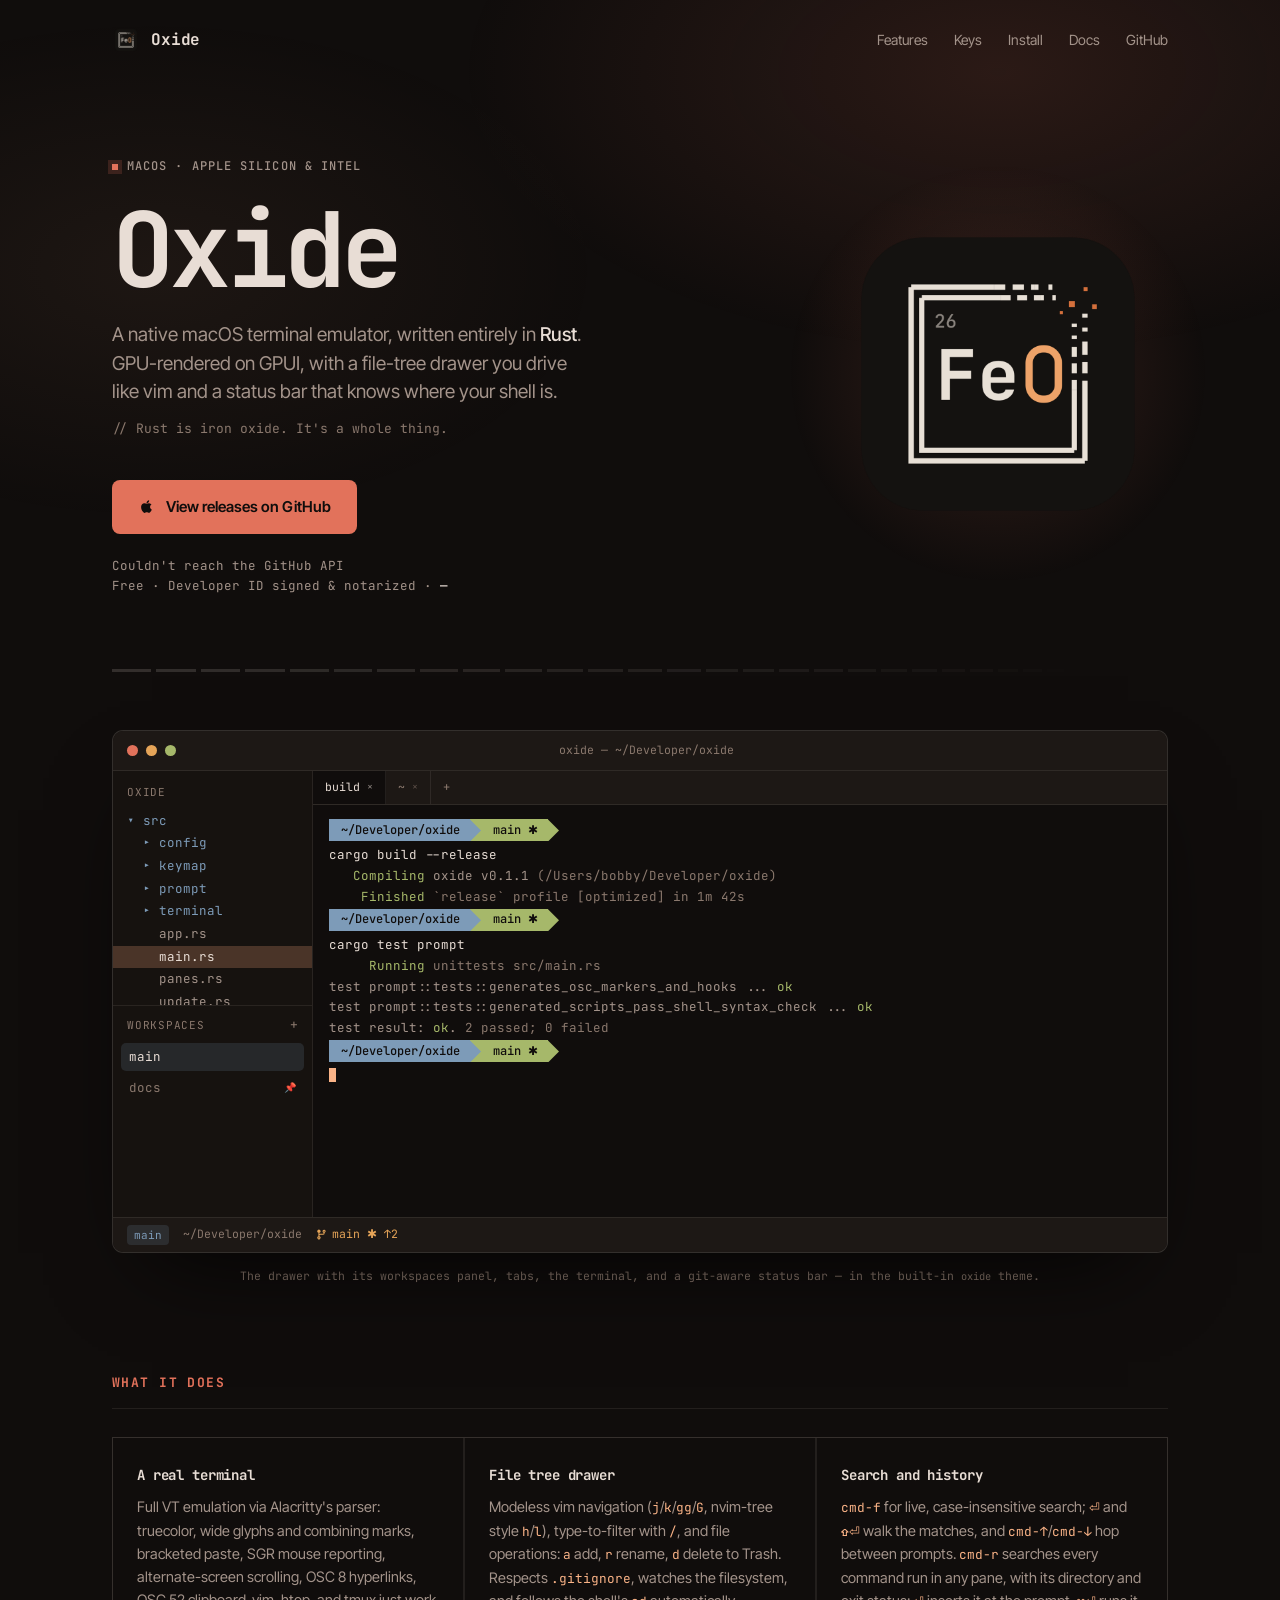
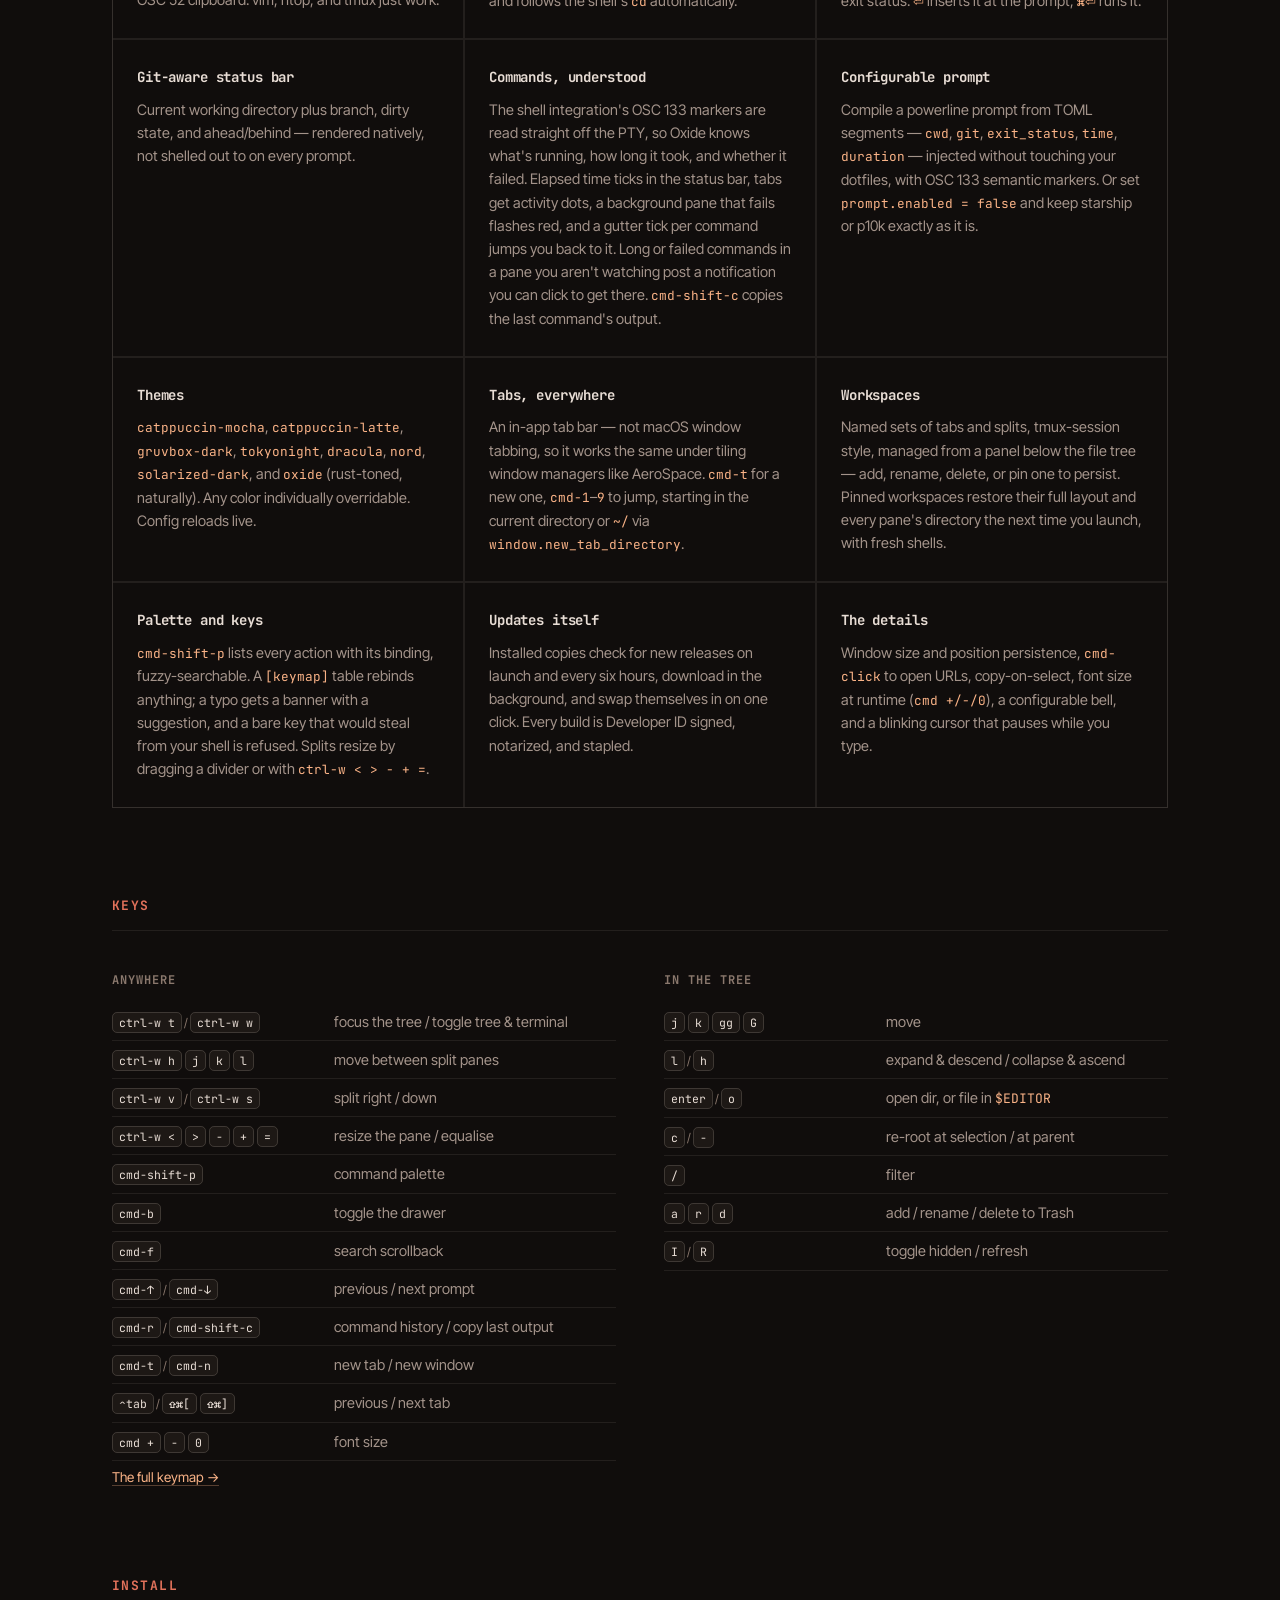
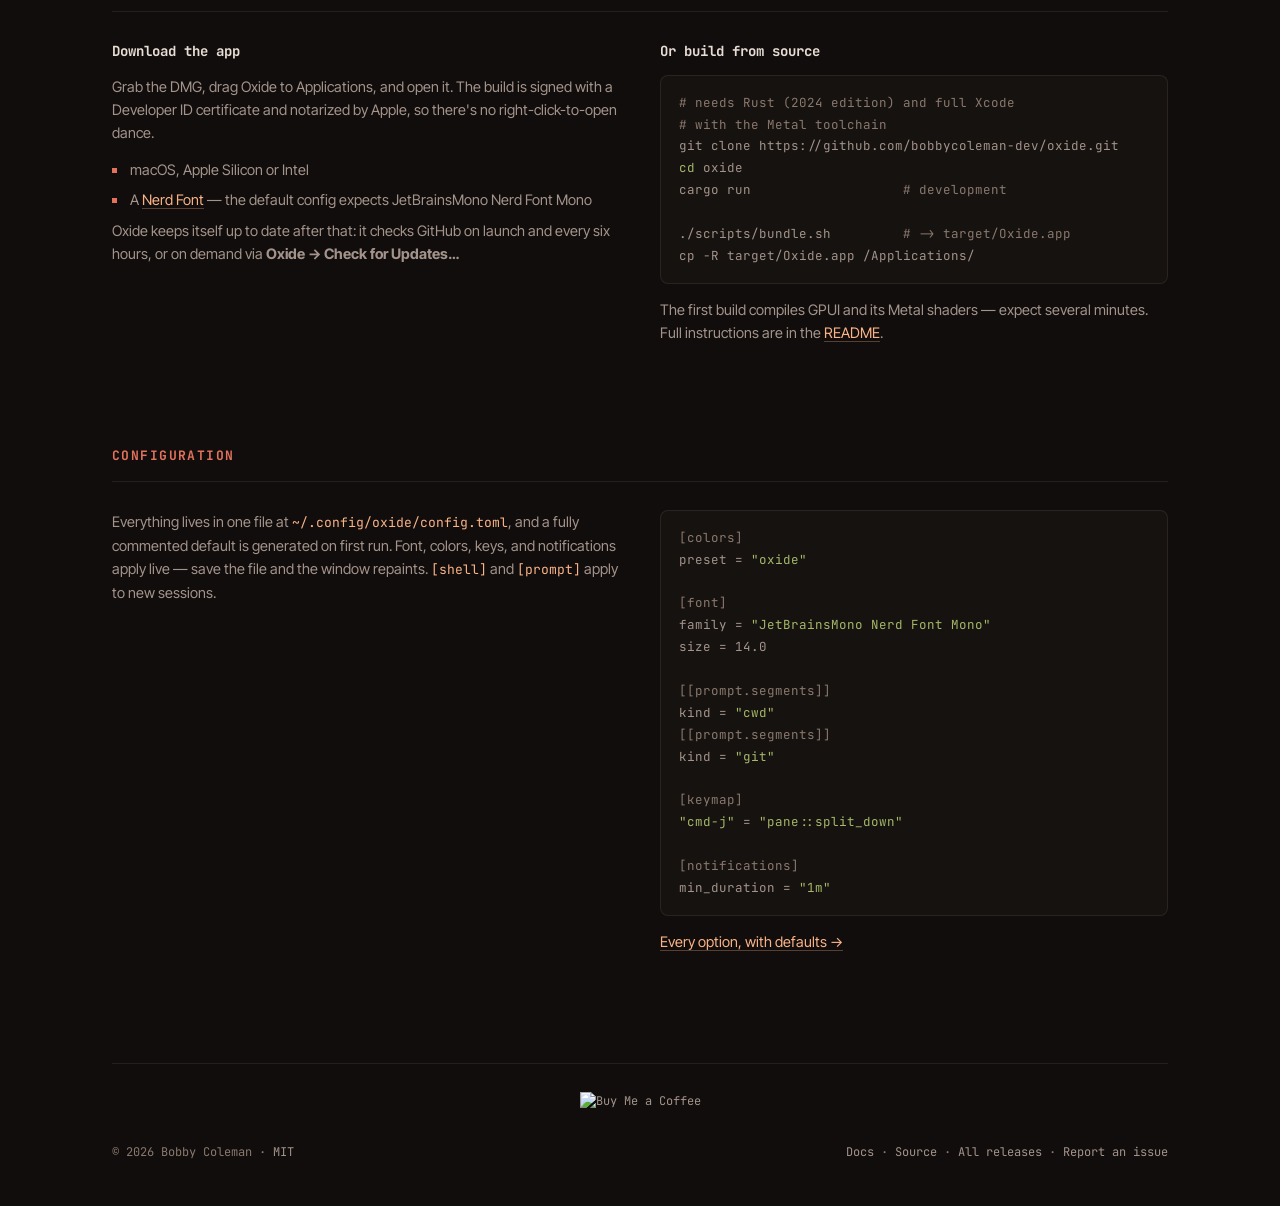
==== docs/index.html @ 4751bb4d "update index.html main page" ====
<!doctype html>
<html lang="en">
  <head>
    <meta charset="UTF-8" />
    <meta name="viewport" content="width=device-width, initial-scale=1.0" />
    <title>Oxide — a native macOS terminal emulator in Rust</title>
    <meta
      name="description"
      content="A GPU-rendered macOS terminal built on GPUI and alacritty_terminal, with a vim-driven file tree drawer and a TOML-configured prompt. Written entirely in Rust."
    />

    <meta property="og:title" content="Oxide" />
    <meta
      property="og:description"
      content="A native macOS terminal emulator, written entirely in Rust. GPU-rendered, with a vim-driven file tree drawer."
    />
    <meta property="og:type" content="website" />
    <meta property="og:image" content="https://oxideterminal.com/icon.png" />
    <meta property="og:url" content="https://oxideterminal.com/" />
    <meta name="twitter:card" content="summary_large_image" />
    <meta name="theme-color" content="#100d0c" />

    <link rel="icon" type="image/png" href="./icon.png" />

    <link rel="preconnect" href="https://fonts.googleapis.com" />
    <link rel="preconnect" href="https://fonts.gstatic.com" crossorigin />
    <link
      href="https://fonts.googleapis.com/css2?family=Inter+Tight:wght@400;500;600&family=JetBrains+Mono:wght@400;500;700&display=swap"
      rel="stylesheet"
    />

    <style>
      /* Palette lifted from the app's own `oxide` theme (src/config/theme.rs) */
      :root {
        --bg: #100d0c;
        --bg-1: #16120f;
        --bg-2: #1d1815;
        --ink: #e8ddd5;
        --ink-soft: #a3938a;
        --ink-dim: #8a786d;
        --rust: #e2725b;
        --rust-bright: #f0876f;
        --apricot: #fab387;
        --amber: #e5a458;
        --sage: #a6b86a;
        --steel: #7d9bb8;
        --sel: #4a3428;
        --rule: rgba(232, 221, 213, 0.09);
        --rule-strong: rgba(232, 221, 213, 0.16);
        --mono: "JetBrains Mono", ui-monospace, SFMono-Regular, Menlo, monospace;
        --sans: "Inter Tight", system-ui, -apple-system, sans-serif;
      }

      *,
      *::before,
      *::after {
        box-sizing: border-box;
        margin: 0;
        padding: 0;
      }

      html {
        -webkit-font-smoothing: antialiased;
        -moz-osx-font-smoothing: grayscale;
        scroll-behavior: smooth;
      }

      body {
        background: var(--bg);
        color: var(--ink);
        font-family: var(--sans);
        font-size: 16px;
        line-height: 1.6;
        overflow-x: hidden;
      }

      /* Warm corrosion bloom behind the fold */
      body::before {
        content: "";
        position: fixed;
        inset: 0;
        pointer-events: none;
        z-index: 0;
        background:
          radial-gradient(
            ellipse 60% 45% at 78% 8%,
            rgba(226, 114, 91, 0.13) 0%,
            transparent 70%
          ),
          radial-gradient(
            ellipse 50% 40% at 12% 30%,
            rgba(250, 179, 135, 0.06) 0%,
            transparent 70%
          );
      }

      .wrap {
        position: relative;
        z-index: 1;
        max-width: 1120px;
        margin: 0 auto;
        padding: 0 32px;
      }

      a {
        color: inherit;
      }

      /* ── Nav ─────────────────────────────────────────────── */
      .nav {
        display: flex;
        align-items: center;
        justify-content: space-between;
        padding: 26px 0;
      }

      .brand {
        display: flex;
        align-items: center;
        gap: 11px;
        font-family: var(--mono);
        font-weight: 700;
        font-size: 16px;
        letter-spacing: -0.01em;
      }

      .brand img {
        width: 28px;
        height: 28px;
        border-radius: 7px;
      }

      .nav-links {
        display: flex;
        gap: 26px;
        font-size: 14px;
      }

      .nav-links a {
        color: var(--ink-soft);
        text-decoration: none;
        transition: color 0.2s ease;
      }

      .nav-links a:hover {
        color: var(--ink);
      }

      /* ── Hero ────────────────────────────────────────────── */
      .hero {
        display: grid;
        grid-template-columns: 1.15fr 0.85fr;
        gap: 64px;
        align-items: center;
        padding: 72px 0 64px;
      }

      .eyebrow {
        display: inline-flex;
        align-items: center;
        gap: 9px;
        font-family: var(--mono);
        font-size: 12px;
        font-weight: 500;
        letter-spacing: 0.09em;
        text-transform: uppercase;
        color: var(--ink-soft);
        margin-bottom: 24px;
      }

      .eyebrow::before {
        content: "";
        width: 6px;
        height: 6px;
        background: var(--rust);
        box-shadow: 0 0 0 4px rgba(226, 114, 91, 0.18);
      }

      h1 {
        font-family: var(--mono);
        font-weight: 700;
        font-size: clamp(56px, 9vw, 104px);
        line-height: 0.95;
        letter-spacing: -0.045em;
        margin-bottom: 22px;
      }

      h1 .o-tail {
        color: var(--apricot);
      }

      .lede {
        font-size: 19px;
        line-height: 1.5;
        color: var(--ink-soft);
        max-width: 470px;
        margin-bottom: 12px;
      }

      .lede strong {
        color: var(--ink);
        font-weight: 500;
      }

      .quip {
        font-family: var(--mono);
        font-size: 13px;
        color: var(--ink-dim);
        margin-bottom: 40px;
      }

      .cta-row {
        display: flex;
        align-items: center;
        gap: 22px;
        flex-wrap: wrap;
      }

      .btn {
        display: inline-flex;
        align-items: center;
        gap: 11px;
        background: var(--rust);
        color: #100d0c;
        padding: 15px 26px;
        border-radius: 8px;
        font-size: 15px;
        font-weight: 600;
        font-family: var(--sans);
        text-decoration: none;
        border: none;
        cursor: pointer;
        transition:
          background 0.2s ease,
          transform 0.2s cubic-bezier(0.2, 0.8, 0.2, 1),
          box-shadow 0.2s ease;
      }

      .btn:hover {
        background: var(--rust-bright);
        transform: translateY(-1px);
        box-shadow: 0 12px 28px -12px rgba(240, 135, 111, 0.7);
      }

      .btn:focus-visible {
        outline: 2px solid var(--apricot);
        outline-offset: 3px;
      }

      .btn svg {
        width: 17px;
        height: 17px;
        flex: none;
      }

      .meta {
        font-family: var(--mono);
        font-size: 12.5px;
        line-height: 1.6;
        color: var(--ink-soft);
      }

      .meta strong {
        color: var(--ink);
        font-weight: 500;
      }

      .meta-version {
        display: block;
        font-variant-numeric: tabular-nums;
      }

      @keyframes pulse {
        0%,
        100% {
          opacity: 0.55;
        }
        50% {
          opacity: 1;
        }
      }

      .loading {
        animation: pulse 1.4s ease-in-out infinite;
      }

      /* Hero icon */
      .hero-art {
        position: relative;
        max-width: 340px;
        margin-left: auto;
      }

      .hero-art::before {
        content: "";
        position: absolute;
        inset: -14%;
        border-radius: 50%;
        background: radial-gradient(
          circle,
          rgba(226, 114, 91, 0.17) 0%,
          transparent 68%
        );
      }

      .hero-art img {
        position: relative;
        display: block;
        width: 100%;
        animation: float 7s ease-in-out infinite;
      }

      @keyframes float {
        0%,
        100% {
          transform: translateY(0);
        }
        50% {
          transform: translateY(-11px);
        }
      }

      /* ── Dissolve rule (echoes the icon's corroding corner) ── */
      .dissolve {
        display: flex;
        align-items: center;
        gap: 5px;
        height: 6px;
        margin: 8px 0 56px;
      }

      .dissolve i {
        display: block;
        height: 3px;
        background: var(--rule-strong);
      }

      /* ── Terminal mock ───────────────────────────────────── */
      .shot {
        border: 1px solid var(--rule-strong);
        border-radius: 11px;
        overflow: hidden;
        background: var(--bg);
        box-shadow: 0 40px 90px -40px rgba(0, 0, 0, 0.9);
        font-family: var(--mono);
        font-size: 12.5px;
        line-height: 1.65;
      }

      .shot-bar {
        display: flex;
        align-items: center;
        gap: 8px;
        padding: 10px 14px;
        background: var(--bg-2);
        border-bottom: 1px solid var(--rule);
      }

      .dot {
        width: 11px;
        height: 11px;
        border-radius: 50%;
        flex: none;
      }

      .shot-title {
        flex: 1;
        text-align: center;
        color: var(--ink-dim);
        font-size: 11.5px;
        margin-right: 45px;
      }

      .shot-body {
        display: grid;
        grid-template-columns: 200px 1fr;
        min-height: 310px;
      }

      /* Drawer: file tree on top, workspaces panel on the bottom — a real
         50/50 split, same as the app. */
      .tree-col {
        display: flex;
        flex-direction: column;
        background: var(--bg-1);
        border-right: 1px solid var(--rule);
        overflow: hidden;
      }

      .tree {
        flex: 1;
        padding: 12px 0;
        color: var(--ink-soft);
        overflow: hidden;
      }

      .tree-head {
        padding: 0 14px 9px;
        color: var(--ink-dim);
        font-size: 11px;
        letter-spacing: 0.07em;
        text-transform: uppercase;
      }

      .tree-row {
        padding: 1px 14px;
        white-space: nowrap;
      }

      .tree-row.dir {
        color: var(--steel);
      }

      .tree-row.sel {
        background: var(--sel);
        color: var(--ink);
      }

      .tree-row.dim {
        color: var(--ink-dim);
      }

      .ws-panel {
        flex: 1;
        display: flex;
        flex-direction: column;
        border-top: 1px solid var(--rule);
        min-height: 0;
      }

      .ws-head {
        display: flex;
        align-items: center;
        padding: 8px 14px 7px;
        color: var(--ink-dim);
        font-size: 11px;
        letter-spacing: 0.07em;
        text-transform: uppercase;
      }

      .ws-head .add {
        margin-left: auto;
        color: var(--ink-dim);
        text-transform: none;
        letter-spacing: 0;
        font-size: 13px;
      }

      .ws-row {
        display: flex;
        align-items: center;
        gap: 6px;
        margin: 0 8px 3px;
        padding: 4px 8px;
        border-radius: 5px;
        color: var(--ink-dim);
        white-space: nowrap;
      }

      .ws-row.active {
        background: rgba(125, 155, 184, 0.16);
        color: var(--ink);
      }

      .ws-row .pin {
        margin-left: auto;
        color: var(--steel);
        font-size: 10px;
      }

      /* Terminal side: a Zed-style tab bar sits above the grid. */
      .pane-col {
        display: flex;
        flex-direction: column;
        overflow: hidden;
      }

      .tab-bar {
        display: flex;
        align-items: center;
        border-bottom: 1px solid var(--rule);
        background: var(--bg-2);
        flex: none;
      }

      .tab {
        display: flex;
        align-items: center;
        gap: 7px;
        padding: 7px 12px;
        font-size: 11.5px;
        color: var(--ink-dim);
        border-right: 1px solid var(--rule);
        white-space: nowrap;
      }

      .tab.active {
        background: var(--bg);
        color: var(--ink);
      }

      .tab .x {
        opacity: 0.6;
        font-size: 10px;
      }

      .tab-add {
        padding: 7px 12px;
        color: var(--ink-dim);
        font-size: 12px;
      }

      .term {
        flex: 1;
        padding: 12px 16px;
        overflow: hidden;
        white-space: nowrap;
      }

      /* Powerline prompt built from clip-paths, so it needs no Nerd Font */
      .pl {
        display: flex;
        align-items: stretch;
        height: 22px;
        margin: 2px 0 4px;
        font-size: 12px;
        font-weight: 500;
      }

      .pl-seg {
        display: flex;
        align-items: center;
        padding: 0 10px 0 12px;
        color: #100d0c;
      }

      /* Powerline separator: triangle in the outgoing segment's color, sitting
         on the incoming segment's background. */
      .pl-arrow {
        position: relative;
        width: 11px;
        flex: none;
        background: var(--nx, #100d0c);
      }

      .pl-arrow::before {
        content: "";
        position: absolute;
        inset: 0;
        background: var(--pv);
        clip-path: polygon(0 0, 0 100%, 100% 50%);
      }

      .out {
        color: var(--ink-soft);
      }

      .out .ok {
        color: var(--sage);
      }

      .out .dim {
        color: var(--ink-dim);
      }

      .cmd {
        color: var(--ink);
      }

      .cursor {
        display: inline-block;
        width: 7px;
        height: 14px;
        background: var(--apricot);
        vertical-align: -2px;
        animation: blink 1.15s step-end infinite;
      }

      @keyframes blink {
        50% {
          opacity: 0;
        }
      }

      .shot-status {
        display: flex;
        align-items: center;
        gap: 14px;
        padding: 7px 14px;
        background: var(--bg-2);
        border-top: 1px solid var(--rule);
        font-size: 11.5px;
        color: var(--ink-dim);
      }

      .shot-status .ws-chip {
        color: var(--steel);
        background: rgba(125, 155, 184, 0.16);
        border-radius: 4px;
        padding: 1px 7px;
        font-size: 11px;
      }

      .shot-status .b {
        color: var(--amber);
        display: inline-flex;
        align-items: center;
        gap: 5px;
      }

      .shot-status svg {
        width: 11px;
        height: 11px;
      }

      .caption {
        text-align: center;
        font-family: var(--mono);
        font-size: 11.5px;
        color: var(--ink-dim);
        margin-top: 14px;
      }

      /* ── Sections ────────────────────────────────────────── */
      section {
        padding: 88px 0 0;
      }

      h2 {
        font-family: var(--mono);
        font-size: 13px;
        font-weight: 700;
        letter-spacing: 0.11em;
        text-transform: uppercase;
        color: var(--rust);
        margin-bottom: 28px;
        padding-bottom: 14px;
        border-bottom: 1px solid var(--rule);
      }

      .grid {
        display: grid;
        grid-template-columns: repeat(auto-fit, minmax(280px, 1fr));
        gap: 2px;
        background: var(--rule);
        border: 1px solid var(--rule);
      }

      .card {
        background: var(--bg);
        padding: 26px 24px;
      }

      .card h3 {
        font-family: var(--mono);
        font-size: 14px;
        font-weight: 700;
        letter-spacing: -0.01em;
        margin-bottom: 9px;
        color: var(--ink);
      }

      .card p {
        font-size: 14.5px;
        line-height: 1.6;
        color: var(--ink-soft);
      }

      .card code {
        font-family: var(--mono);
        font-size: 0.88em;
        color: var(--apricot);
      }

      /* Keys */
      .keys {
        display: grid;
        grid-template-columns: repeat(auto-fit, minmax(320px, 1fr));
        gap: 12px 48px;
      }

      .keys-col h3 {
        font-family: var(--mono);
        font-size: 12px;
        letter-spacing: 0.08em;
        text-transform: uppercase;
        color: var(--ink-dim);
        margin: 12px 0 12px;
      }

      table {
        width: 100%;
        border-collapse: collapse;
      }

      td {
        padding: 7px 0;
        border-bottom: 1px solid var(--rule);
        font-size: 14.5px;
        color: var(--ink-soft);
        vertical-align: middle;
      }

      td:first-child {
        width: 44%;
        white-space: nowrap;
      }

      kbd {
        font-family: var(--mono);
        font-size: 11.5px;
        color: var(--ink);
        background: var(--bg-2);
        border: 1px solid var(--rule-strong);
        border-radius: 5px;
        padding: 2px 6px;
        white-space: nowrap;
      }

      .kbd-sep {
        color: var(--ink-dim);
        font-size: 12px;
        padding: 0 2px;
      }

      /* Install */
      .cols {
        display: grid;
        grid-template-columns: repeat(auto-fit, minmax(300px, 1fr));
        gap: 40px;
      }

      .cols h3 {
        font-family: var(--mono);
        font-size: 14px;
        font-weight: 700;
        margin-bottom: 12px;
      }

      .cols p {
        font-size: 14.5px;
        color: var(--ink-soft);
        margin-bottom: 14px;
      }

      ul {
        list-style: none;
        font-size: 14.5px;
        color: var(--ink-soft);
      }

      ul li {
        padding-left: 18px;
        position: relative;
        margin-bottom: 7px;
      }

      ul li::before {
        content: "";
        position: absolute;
        left: 0;
        top: 10px;
        width: 5px;
        height: 5px;
        background: var(--rust);
      }

      pre {
        background: var(--bg-1);
        border: 1px solid var(--rule);
        border-radius: 8px;
        padding: 16px 18px;
        overflow-x: auto;
        font-family: var(--mono);
        font-size: 12.5px;
        line-height: 1.75;
        color: var(--ink-soft);
        margin-bottom: 14px;
      }

      pre .c {
        color: var(--ink-dim);
      }

      pre .p {
        color: var(--sage);
      }

      code.inline {
        font-family: var(--mono);
        font-size: 0.9em;
        color: var(--apricot);
      }

      a.link {
        color: var(--apricot);
        text-decoration: none;
        border-bottom: 1px solid rgba(250, 179, 135, 0.3);
        transition: border-color 0.2s ease;
      }

      a.link:hover {
        border-color: var(--apricot);
      }

      .note {
        font-size: 13.5px;
        color: var(--ink-dim);
        margin-top: 6px;
      }

      /* Footer */
      footer {
        margin-top: 96px;
        padding: 28px 0 44px;
        border-top: 1px solid var(--rule);
        display: flex;
        justify-content: space-between;
        align-items: center;
        gap: 16px;
        flex-wrap: wrap;
        font-family: var(--mono);
        font-size: 12px;
        color: var(--ink-dim);
      }

      footer a {
        color: var(--ink-soft);
        text-decoration: none;
      }

      footer a:hover {
        color: var(--ink);
      }

      /* Entrance */
      @keyframes rise {
        from {
          opacity: 0;
          transform: translateY(14px);
        }
        to {
          opacity: 1;
          transform: translateY(0);
        }
      }

      .nav,
      .eyebrow,
      h1,
      .lede,
      .quip,
      .cta-row,
      .hero-art,
      .shot {
        opacity: 0;
        animation: rise 0.85s cubic-bezier(0.2, 0.8, 0.2, 1) forwards;
      }

      .nav {
        animation-delay: 0s;
      }
      .eyebrow {
        animation-delay: 0.08s;
      }
      h1 {
        animation-delay: 0.16s;
      }
      .lede {
        animation-delay: 0.26s;
      }
      .quip {
        animation-delay: 0.32s;
      }
      .cta-row {
        animation-delay: 0.4s;
      }
      .hero-art {
        animation-delay: 0.3s;
      }
      .shot {
        animation-delay: 0.5s;
      }

      @media (prefers-reduced-motion: reduce) {
        *,
        *::before,
        *::after {
          animation: none !important;
          transition: none !important;
          opacity: 1 !important;
        }
        html {
          scroll-behavior: auto;
        }
      }

      /* ── Mobile ──────────────────────────────────────────── */
      @media (max-width: 900px) {
        .wrap {
          padding: 0 22px;
        }

        .nav-links {
          gap: 18px;
        }

        .hero {
          grid-template-columns: 1fr;
          gap: 34px;
          padding: 44px 0 48px;
        }

        .hero-art {
          order: -1;
          max-width: 148px;
          margin: 0;
        }

        h1 {
          font-size: clamp(52px, 15vw, 76px);
        }

        .lede {
          font-size: 17px;
        }

        .shot-body {
          grid-template-columns: 1fr;
          min-height: 0;
        }

        .tree-col {
          display: none;
        }

        .shot {
          font-size: 11px;
        }

        section {
          padding-top: 64px;
        }

        td:first-child {
          width: 50%;
          white-space: normal;
        }

        footer {
          flex-direction: column;
          align-items: flex-start;
        }
      }
    </style>
  </head>

  <body>
    <div class="wrap">
      <nav class="nav">
        <div class="brand">
          <img src="./icon.png" alt="" />
          <span>Oxide</span>
        </div>
        <div class="nav-links">
          <a href="#features">Features</a>
          <a href="#keys">Keys</a>
          <a href="#install">Install</a>
          <a href="/docs/">Docs</a>
          <a href="https://github.com/bobbycoleman-dev/oxide">GitHub</a>
        </div>
      </nav>

      <main>
        <div class="hero">
          <div>
            <div class="eyebrow">macOS · Apple Silicon &amp; Intel</div>
            <h1>Oxide</h1>
            <p class="lede">
              A native macOS terminal emulator, written entirely in
              <strong>Rust</strong>. GPU-rendered on GPUI, with a file-tree
              drawer you drive like vim and a status bar that knows where your
              shell is.
            </p>
            <p class="quip">// Rust is iron oxide. It's a whole thing.</p>

            <div class="cta-row">
              <a
                id="download-btn"
                class="btn loading"
                href="https://github.com/bobbycoleman-dev/oxide/releases/latest"
              >
                <svg viewBox="0 0 24 24" fill="currentColor" aria-hidden="true">
                  <path
                    d="M17.05 20.28c-.98.95-2.05.8-3.08.35-1.09-.46-2.09-.48-3.24 0-1.44.62-2.2.44-3.06-.35C2.79 15.25 3.51 7.59 9.05 7.31c1.35.07 2.29.74 3.08.8 1.18-.24 2.31-.93 3.57-.84 1.51.12 2.65.72 3.4 1.8-3.12 1.87-2.38 5.98.48 7.13-.57 1.5-1.31 2.99-2.54 4.09l.01-.01zM12 7.25c-.15-2.23 1.66-4.07 3.74-4.25.29 2.58-2.34 4.5-3.74 4.25z"
                  />
                </svg>
                <span id="download-label">Loading latest release…</span>
              </a>

              <div class="meta">
                <span id="version-line" class="meta-version">&nbsp;</span>
                <span
                  >Free · Developer ID signed &amp; notarized ·
                  <strong id="size-line">—</strong></span
                >
              </div>
            </div>
          </div>

          <div class="hero-art" aria-hidden="true">
            <img src="./icon.png" alt="" />
          </div>
        </div>

        <div class="dissolve" aria-hidden="true" id="dissolve"></div>

        <!-- Illustration of the UI, drawn in CSS with the app's own `oxide` palette -->
        <div class="shot" role="img" aria-label="Oxide showing the file tree drawer with a workspaces panel below it, tabs above a terminal running cargo build, and a git-aware status bar">
          <div class="shot-bar">
            <span class="dot" style="background: #e2725b"></span>
            <span class="dot" style="background: #e5a458"></span>
            <span class="dot" style="background: #a6b86a"></span>
            <span class="shot-title">oxide — ~/Developer/oxide</span>
          </div>

          <div class="shot-body">
            <div class="tree-col">
              <div class="tree">
                <div class="tree-head">oxide</div>
                <div class="tree-row dir">▾ src</div>
                <div class="tree-row dir">&nbsp;&nbsp;▸ config</div>
                <div class="tree-row dir">&nbsp;&nbsp;▸ keymap</div>
                <div class="tree-row dir">&nbsp;&nbsp;▸ prompt</div>
                <div class="tree-row dir">&nbsp;&nbsp;▸ terminal</div>
                <div class="tree-row">&nbsp;&nbsp;&nbsp;&nbsp;app.rs</div>
                <div class="tree-row sel">&nbsp;&nbsp;&nbsp;&nbsp;main.rs</div>
                <div class="tree-row">&nbsp;&nbsp;&nbsp;&nbsp;panes.rs</div>
                <div class="tree-row">&nbsp;&nbsp;&nbsp;&nbsp;update.rs</div>
                <div class="tree-row dir">▸ scripts</div>
                <div class="tree-row dir">▸ assets</div>
                <div class="tree-row">Cargo.toml</div>
                <div class="tree-row dim">README.md</div>
              </div>

              <div class="ws-panel">
                <div class="ws-head">Workspaces<span class="add">+</span></div>
                <div class="ws-row active">main</div>
                <div class="ws-row">docs<span class="pin">📌</span></div>
              </div>
            </div>

            <div class="pane-col">
              <div class="tab-bar">
                <div class="tab active">build<span class="x">×</span></div>
                <div class="tab">~<span class="x">×</span></div>
                <div class="tab-add">+</div>
              </div>

              <div class="term">
              <div class="pl">
                <div class="pl-seg" style="background: #7d9bb8">
                  ~/Developer/oxide
                </div>
                <div class="pl-arrow" style="--pv: #7d9bb8; --nx: #a6b86a"></div>
                <div class="pl-seg" style="background: #a6b86a">main ✱</div>
                <div class="pl-arrow" style="--pv: #a6b86a"></div>
              </div>
              <div class="cmd">cargo build --release</div>
              <div class="out">
                <span class="ok">&nbsp;&nbsp; Compiling</span> oxide v0.1.1
                <span class="dim">(/Users/bobby/Developer/oxide)</span>
              </div>
              <div class="out">
                <span class="ok">&nbsp;&nbsp;&nbsp; Finished</span>
                <span class="dim">`release` profile [optimized] in 1m 42s</span>
              </div>

              <div class="pl">
                <div class="pl-seg" style="background: #7d9bb8">
                  ~/Developer/oxide
                </div>
                <div class="pl-arrow" style="--pv: #7d9bb8; --nx: #a6b86a"></div>
                <div class="pl-seg" style="background: #a6b86a">main ✱</div>
                <div class="pl-arrow" style="--pv: #a6b86a"></div>
              </div>
              <div class="cmd">cargo test prompt</div>
              <div class="out">
                <span class="ok">&nbsp;&nbsp;&nbsp;&nbsp; Running</span>
                <span class="dim">unittests src/main.rs</span>
              </div>
              <div class="out">
                test prompt::tests::generates_osc_markers_and_hooks ...
                <span class="ok">ok</span>
              </div>
              <div class="out">
                test prompt::tests::generated_scripts_pass_shell_syntax_check
                ... <span class="ok">ok</span>
              </div>
              <div class="out">
                test result: <span class="ok">ok</span>.
                <span class="dim">2 passed; 0 failed</span>
              </div>

              <div class="pl">
                <div class="pl-seg" style="background: #7d9bb8">
                  ~/Developer/oxide
                </div>
                <div class="pl-arrow" style="--pv: #7d9bb8; --nx: #a6b86a"></div>
                <div class="pl-seg" style="background: #a6b86a">main ✱</div>
                <div class="pl-arrow" style="--pv: #a6b86a"></div>
              </div>
              <div><span class="cursor"></span></div>
              </div>
            </div>
          </div>

          <div class="shot-status">
            <span class="ws-chip">main</span>
            <span>~/Developer/oxide</span>
            <span class="b">
              <svg viewBox="0 0 16 16" fill="currentColor" aria-hidden="true">
                <path
                  d="M11.75 2.5a.75.75 0 100 1.5.75.75 0 000-1.5zm-2.25.75a2.25 2.25 0 113 2.122V6A2.5 2.5 0 0110 8.5H6a1 1 0 00-1 1v1.128a2.251 2.251 0 11-1.5 0V5.372a2.25 2.25 0 111.5 0v1.878A2.49 2.49 0 016 7h4a1 1 0 001-1v-.628A2.25 2.25 0 019.5 3.25zM4.25 12a.75.75 0 100 1.5.75.75 0 000-1.5zM3.5 3.25a.75.75 0 111.5 0 .75.75 0 01-1.5 0z"
                />
              </svg>
              main ✱ ↑2
            </span>
          </div>
        </div>
        <p class="caption">
          The drawer with its workspaces panel, tabs, the terminal, and a git-aware
          status bar — in the built-in
          <code class="inline" style="color: var(--ink-dim)">oxide</code> theme.
        </p>

        <!-- ── Features ── -->
        <section id="features">
          <h2>What it does</h2>
          <div class="grid">
            <div class="card">
              <h3>A real terminal</h3>
              <p>
                Full VT emulation via Alacritty's parser: truecolor, wide glyphs
                and combining marks, bracketed paste, SGR mouse reporting,
                alternate-screen scrolling, OSC 8 hyperlinks, OSC 52 clipboard.
                vim, htop, and tmux just work.
              </p>
            </div>
            <div class="card">
              <h3>File tree drawer</h3>
              <p>
                Modeless vim navigation (<code>j</code>/<code>k</code>/<code>gg</code>/<code>G</code>,
                nvim-tree style <code>h</code>/<code>l</code>), type-to-filter
                with <code>/</code>, and file operations: <code>a</code> add,
                <code>r</code> rename, <code>d</code> delete to Trash. Respects
                <code>.gitignore</code>, watches the filesystem, and follows the
                shell's <code>cd</code> automatically.
              </p>
            </div>
            <div class="card">
              <h3>Search and history</h3>
              <p>
                <code>cmd-f</code> for live, case-insensitive search;
                <code>⏎</code> and <code>⇧⏎</code> walk the matches, and
                <code>cmd-↑</code>/<code>cmd-↓</code> hop between prompts.
                <code>cmd-r</code> searches every command run in any pane, with
                its directory and exit status: <code>⏎</code> inserts it at the
                prompt, <code>⌘⏎</code> runs it.
              </p>
            </div>
            <div class="card">
              <h3>Git-aware status bar</h3>
              <p>
                Current working directory plus branch, dirty state, and
                ahead/behind — rendered natively, not shelled out to on every
                prompt.
              </p>
            </div>
            <div class="card">
              <h3>Commands, understood</h3>
              <p>
                The shell integration's OSC 133 markers are read straight off
                the PTY, so Oxide knows what's running, how long it took, and
                whether it failed. Elapsed time ticks in the status bar, tabs
                get activity dots, a background pane that fails flashes red,
                and a gutter tick per command jumps you back to it. Long or
                failed commands in a pane you aren't watching post a
                notification you can click to get there.
                <code>cmd-shift-c</code> copies the last command's output.
              </p>
            </div>
            <div class="card">
              <h3>Configurable prompt</h3>
              <p>
                Compile a powerline prompt from TOML segments — <code>cwd</code>,
                <code>git</code>, <code>exit_status</code>, <code>time</code>,
                <code>duration</code> — injected without touching your dotfiles,
                with OSC 133 semantic markers. Or set
                <code>prompt.enabled = false</code> and keep starship or p10k
                exactly as it is.
              </p>
            </div>
            <div class="card">
              <h3>Themes</h3>
              <p>
                <code>catppuccin-mocha</code>, <code>catppuccin-latte</code>,
                <code>gruvbox-dark</code>, <code>tokyonight</code>,
                <code>dracula</code>, <code>nord</code>,
                <code>solarized-dark</code>, and <code>oxide</code> (rust-toned,
                naturally). Any color individually overridable. Config reloads
                live.
              </p>
            </div>
            <div class="card">
              <h3>Tabs, everywhere</h3>
              <p>
                An in-app tab bar &mdash; not macOS window tabbing, so it
                works the same under tiling window managers like AeroSpace.
                <code>cmd-t</code> for a new one, <code>cmd-1</code>&ndash;<code>9</code>
                to jump, starting in the current directory or <code>~/</code> via
                <code>window.new_tab_directory</code>.
              </p>
            </div>
            <div class="card">
              <h3>Workspaces</h3>
              <p>
                Named sets of tabs and splits, tmux-session style, managed from a
                panel below the file tree &mdash; add, rename, delete, or pin one to
                persist. Pinned workspaces restore their full layout and every
                pane's directory the next time you launch, with fresh shells.
              </p>
            </div>
            <div class="card">
              <h3>Palette and keys</h3>
              <p>
                <code>cmd-shift-p</code> lists every action with its binding,
                fuzzy-searchable. A <code>[keymap]</code> table rebinds
                anything; a typo gets a banner with a suggestion, and a bare key
                that would steal from your shell is refused. Splits resize by
                dragging a divider or with <code>ctrl-w &lt; &gt; - + =</code>.
              </p>
            </div>
            <div class="card">
              <h3>Updates itself</h3>
              <p>
                Installed copies check for new releases on launch and every six
                hours, download in the background, and swap themselves in on one
                click. Every build is Developer ID signed, notarized, and
                stapled.
              </p>
            </div>
            <div class="card">
              <h3>The details</h3>
              <p>
                Window size and position persistence, <code>cmd-click</code> to
                open URLs, copy-on-select, font size at runtime
                (<code>cmd +/-/0</code>), a configurable bell, and a blinking
                cursor that pauses while you type.
              </p>
            </div>
          </div>
        </section>

        <!-- ── Keys ── -->
        <section id="keys">
          <h2>Keys</h2>
          <div class="keys">
            <div class="keys-col">
              <h3>Anywhere</h3>
              <table>
                <tbody>
                  <tr>
                    <td>
                      <kbd>ctrl-w t</kbd><span class="kbd-sep">/</span
                      ><kbd>ctrl-w w</kbd>
                    </td>
                    <td>focus the tree / toggle tree &amp; terminal</td>
                  </tr>
                  <tr>
                    <td>
                      <kbd>ctrl-w h</kbd> <kbd>j</kbd> <kbd>k</kbd> <kbd>l</kbd>
                    </td>
                    <td>move between split panes</td>
                  </tr>
                  <tr>
                    <td>
                      <kbd>ctrl-w v</kbd><span class="kbd-sep">/</span
                      ><kbd>ctrl-w s</kbd>
                    </td>
                    <td>split right / down</td>
                  </tr>
                  <tr>
                    <td>
                      <kbd>ctrl-w &lt;</kbd> <kbd>&gt;</kbd> <kbd>-</kbd> <kbd>+</kbd> <kbd>=</kbd>
                    </td>
                    <td>resize the pane / equalise</td>
                  </tr>
                  <tr>
                    <td><kbd>cmd-shift-p</kbd></td>
                    <td>command palette</td>
                  </tr>
                  <tr>
                    <td><kbd>cmd-b</kbd></td>
                    <td>toggle the drawer</td>
                  </tr>
                  <tr>
                    <td><kbd>cmd-f</kbd></td>
                    <td>search scrollback</td>
                  </tr>
                  <tr>
                    <td>
                      <kbd>cmd-↑</kbd><span class="kbd-sep">/</span
                      ><kbd>cmd-↓</kbd>
                    </td>
                    <td>previous / next prompt</td>
                  </tr>
                  <tr>
                    <td>
                      <kbd>cmd-r</kbd><span class="kbd-sep">/</span
                      ><kbd>cmd-shift-c</kbd>
                    </td>
                    <td>command history / copy last output</td>
                  </tr>
                  <tr>
                    <td>
                      <kbd>cmd-t</kbd><span class="kbd-sep">/</span
                      ><kbd>cmd-n</kbd>
                    </td>
                    <td>new tab / new window</td>
                  </tr>
                  <tr>
                    <td>
                      <kbd>⌃tab</kbd><span class="kbd-sep">/</span
                      ><kbd>⇧⌘[</kbd> <kbd>⇧⌘]</kbd>
                    </td>
                    <td>previous / next tab</td>
                  </tr>
                  <tr>
                    <td>
                      <kbd>cmd +</kbd> <kbd>-</kbd> <kbd>0</kbd>
                    </td>
                    <td>font size</td>
                  </tr>
                </tbody>
              </table>
            </div>

            <div class="keys-col">
              <h3>In the tree</h3>
              <table>
                <tbody>
                  <tr>
                    <td>
                      <kbd>j</kbd> <kbd>k</kbd> <kbd>gg</kbd> <kbd>G</kbd>
                    </td>
                    <td>move</td>
                  </tr>
                  <tr>
                    <td><kbd>l</kbd><span class="kbd-sep">/</span><kbd>h</kbd></td>
                    <td>expand &amp; descend / collapse &amp; ascend</td>
                  </tr>
                  <tr>
                    <td>
                      <kbd>enter</kbd><span class="kbd-sep">/</span><kbd>o</kbd>
                    </td>
                    <td>open dir, or file in <code class="inline">$EDITOR</code></td>
                  </tr>
                  <tr>
                    <td><kbd>c</kbd><span class="kbd-sep">/</span><kbd>-</kbd></td>
                    <td>re-root at selection / at parent</td>
                  </tr>
                  <tr>
                    <td><kbd>/</kbd></td>
                    <td>filter</td>
                  </tr>
                  <tr>
                    <td>
                      <kbd>a</kbd> <kbd>r</kbd> <kbd>d</kbd>
                    </td>
                    <td>add / rename / delete to Trash</td>
                  </tr>
                  <tr>
                    <td><kbd>I</kbd><span class="kbd-sep">/</span><kbd>R</kbd></td>
                    <td>toggle hidden / refresh</td>
                  </tr>
                </tbody>
              </table>
            </div>
          </div>
          <p class="note">
            <a class="link" href="/docs/keybindings/">The full keymap →</a>
          </p>
        </section>

        <!-- ── Install ── -->
        <section id="install">
          <h2>Install</h2>
          <div class="cols">
            <div>
              <h3>Download the app</h3>
              <p>
                Grab the DMG, drag Oxide to Applications, and open it. The build
                is signed with a Developer ID certificate and notarized by Apple,
                so there's no right-click-to-open dance.
              </p>
              <ul>
                <li>macOS, Apple Silicon or Intel</li>
                <li>
                  A
                  <a class="link" href="https://www.nerdfonts.com">Nerd Font</a> —
                  the default config expects JetBrainsMono Nerd Font Mono
                </li>
              </ul>
              <p class="note">
                Oxide keeps itself up to date after that: it checks GitHub on
                launch and every six hours, or on demand via
                <strong>Oxide → Check for Updates…</strong>
              </p>
            </div>

            <div>
              <h3>Or build from source</h3>
              <pre><span class="c"># needs Rust (2024 edition) and full Xcode
# with the Metal toolchain</span>
git clone https://github.com/bobbycoleman-dev/oxide.git
<span class="p">cd</span> oxide
cargo run                   <span class="c"># development</span>

./scripts/bundle.sh         <span class="c"># -&gt; target/Oxide.app</span>
cp -R target/Oxide.app /Applications/</pre>
              <p class="note">
                The first build compiles GPUI and its Metal shaders — expect
                several minutes. Full instructions are in the
                <a
                  class="link"
                  href="https://github.com/bobbycoleman-dev/oxide#build--install"
                  >README</a
                >.
              </p>
            </div>
          </div>
        </section>

        <!-- ── Config ── -->
        <section id="config">
          <h2>Configuration</h2>
          <div class="cols">
            <div>
              <p>
                Everything lives in one file at
                <code class="inline">~/.config/oxide/config.toml</code>, and a
                fully commented default is generated on first run. Font,
                colors, keys, and notifications apply live — save the file and
                the window repaints. <code class="inline">[shell]</code> and
                <code class="inline">[prompt]</code> apply to new sessions.
              </p>
            </div>
            <div>
              <pre><span class="c">[colors]</span>
preset = <span class="p">"oxide"</span>

<span class="c">[font]</span>
family = <span class="p">"JetBrainsMono Nerd Font Mono"</span>
size = 14.0

<span class="c">[[prompt.segments]]</span>
kind = <span class="p">"cwd"</span>
<span class="c">[[prompt.segments]]</span>
kind = <span class="p">"git"</span>

<span class="c">[keymap]</span>
<span class="p">"cmd-j"</span> = <span class="p">"pane::split_down"</span>

<span class="c">[notifications]</span>
min_duration = <span class="p">"1m"</span></pre>
              <p class="note">
                <a class="link" href="/docs/configuration/"
                  >Every option, with defaults →</a
                >
              </p>
            </div>
          </div>
        </section>
      </main>

      <footer>
        <div style="flex-basis: 100%; text-align: center; margin-bottom: 16px">
          <a href="https://www.buymeacoffee.com/bobbycoleman" target="_blank"><img src="https://cdn.buymeacoffee.com/buttons/v2/default-yellow.png" alt="Buy Me a Coffee" style="height: 60px !important;width: 217px !important;" ></a>
        </div>
        <div>© <span id="year"></span> Bobby Coleman · <a href="https://github.com/bobbycoleman-dev/oxide/blob/main/LICENSE">MIT</a></div>
        <div>
          <a href="/docs/">Docs</a> ·
          <a href="https://github.com/bobbycoleman-dev/oxide">Source</a> ·
          <a href="https://github.com/bobbycoleman-dev/oxide/releases"
            >All releases</a
          >
          ·
          <a href="https://github.com/bobbycoleman-dev/oxide/issues"
            >Report an issue</a
          >
        </div>
      </footer>
    </div>

    <script>
      const REPO = "bobbycoleman-dev/oxide";

      document.getElementById("year").textContent = new Date().getFullYear();

      // Dissolve rule: bars shrink and gap out toward the right, echoing the
      // icon's corroding corner.
      (function () {
        const el = document.getElementById("dissolve");
        if (!el) return;
        const n = 34;
        let html = "";
        for (let i = 0; i < n; i++) {
          const t = i / (n - 1);
          const w = Math.max(3, Math.round(46 * (1 - t * t)));
          const o = Math.max(0, 1 - t * 1.25).toFixed(2);
          html += `<i style="width:${w}px;opacity:${o}"></i>`;
        }
        el.innerHTML = html;
      })();

      function formatBytes(bytes) {
        if (typeof bytes !== "number") return "—";
        const mb = bytes / (1024 * 1024);
        return mb >= 100 ? `${Math.round(mb)} MB` : `${mb.toFixed(1)} MB`;
      }

      async function loadLatestRelease() {
        const btn = document.getElementById("download-btn");
        const label = document.getElementById("download-label");
        const versionLine = document.getElementById("version-line");
        const sizeLine = document.getElementById("size-line");

        try {
          const res = await fetch(
            `https://api.github.com/repos/${REPO}/releases/latest`,
            { headers: { Accept: "application/vnd.github+json" } }
          );
          if (!res.ok) throw new Error(`GitHub API ${res.status}`);

          const data = await res.json();
          const dmg = (data.assets || []).find((a) =>
            a.name.toLowerCase().endsWith(".dmg")
          );
          if (!dmg) throw new Error("no .dmg asset on the latest release");

          btn.href = dmg.browser_download_url;
          btn.classList.remove("loading");
          label.textContent = "Download for macOS";
          sizeLine.textContent = formatBytes(dmg.size);

          const version = data.tag_name || data.name || "";
          const date = data.published_at
            ? new Date(data.published_at).toLocaleDateString(undefined, {
                month: "short",
                day: "numeric",
                year: "numeric",
              })
            : "";
          versionLine.innerHTML =
            `<strong>${version}</strong>` + (date ? ` · released ${date}` : "");
        } catch (err) {
          console.error(err);
          btn.classList.remove("loading");
          btn.href = `https://github.com/${REPO}/releases/latest`;
          label.textContent = "View releases on GitHub";
          versionLine.textContent = "Couldn't reach the GitHub API";
          sizeLine.textContent = "—";
        }
      }

      loadLatestRelease();
    </script>
  </body>
</html>
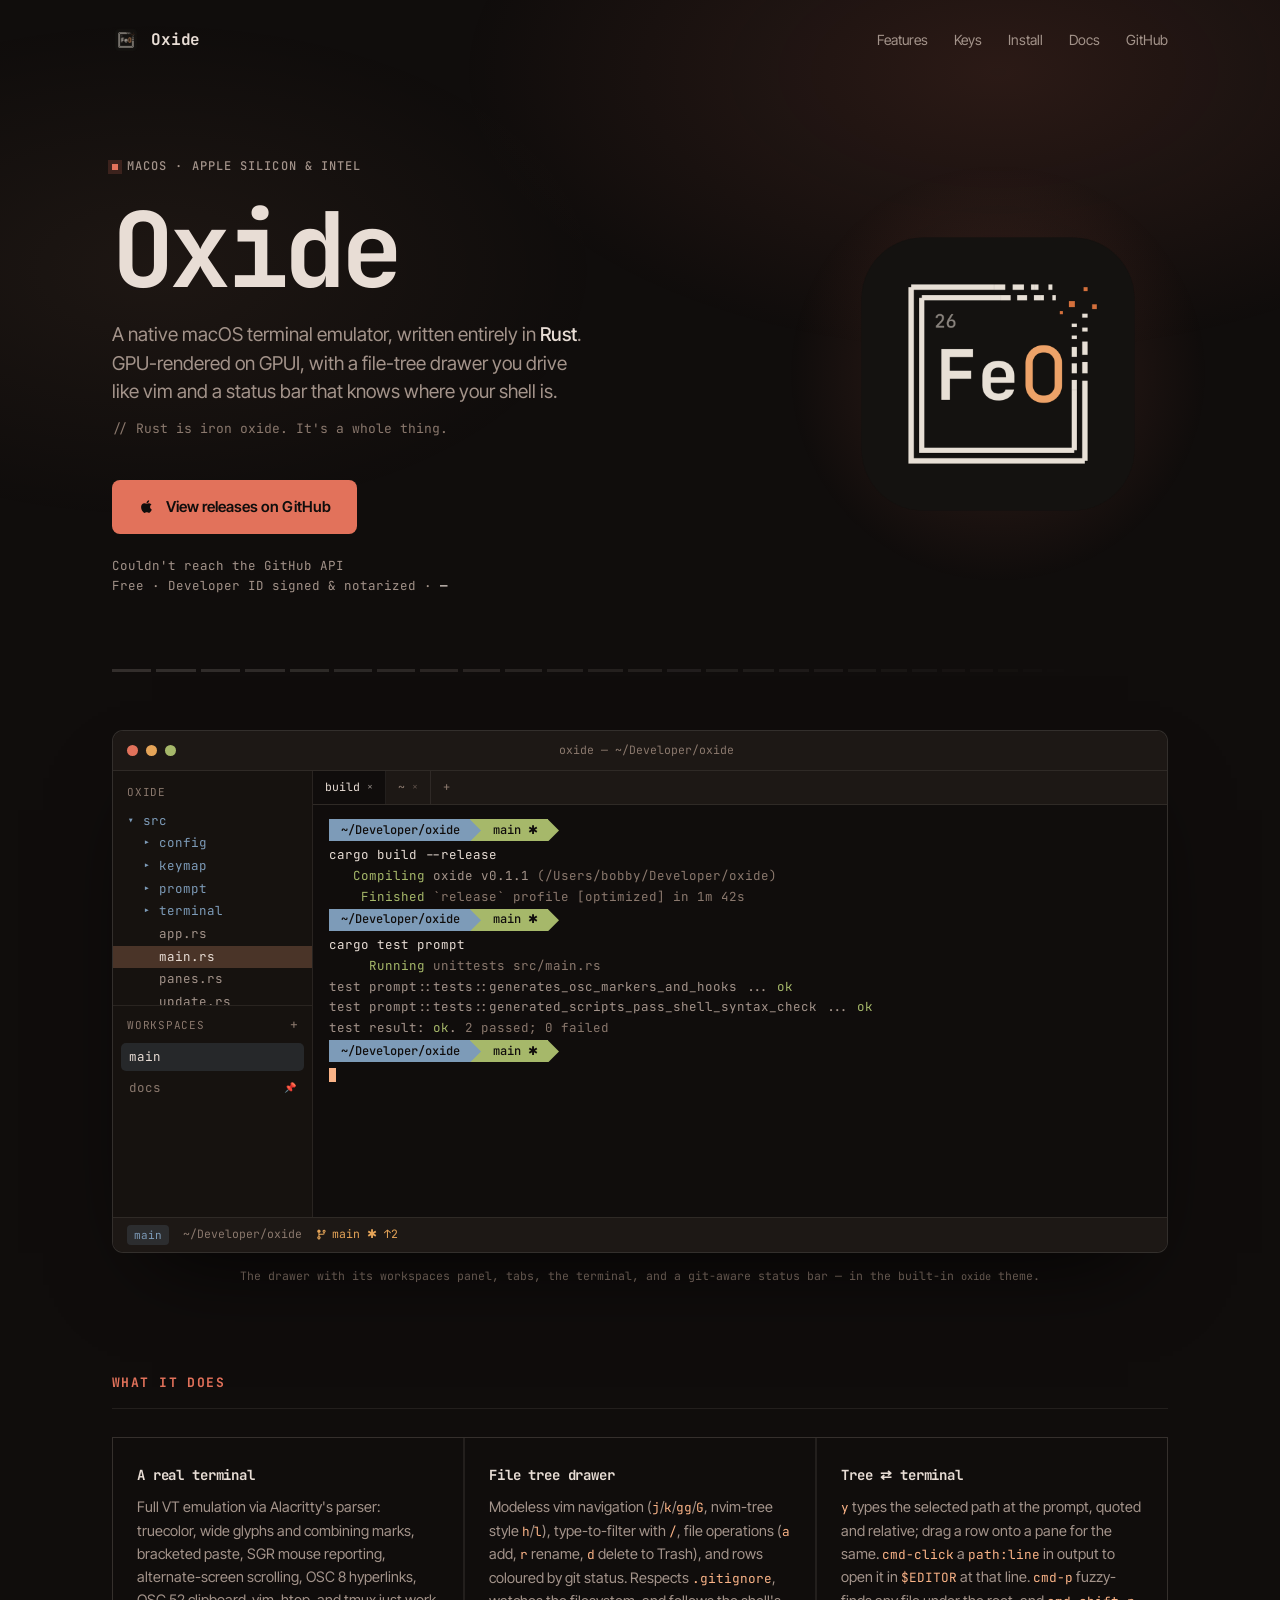
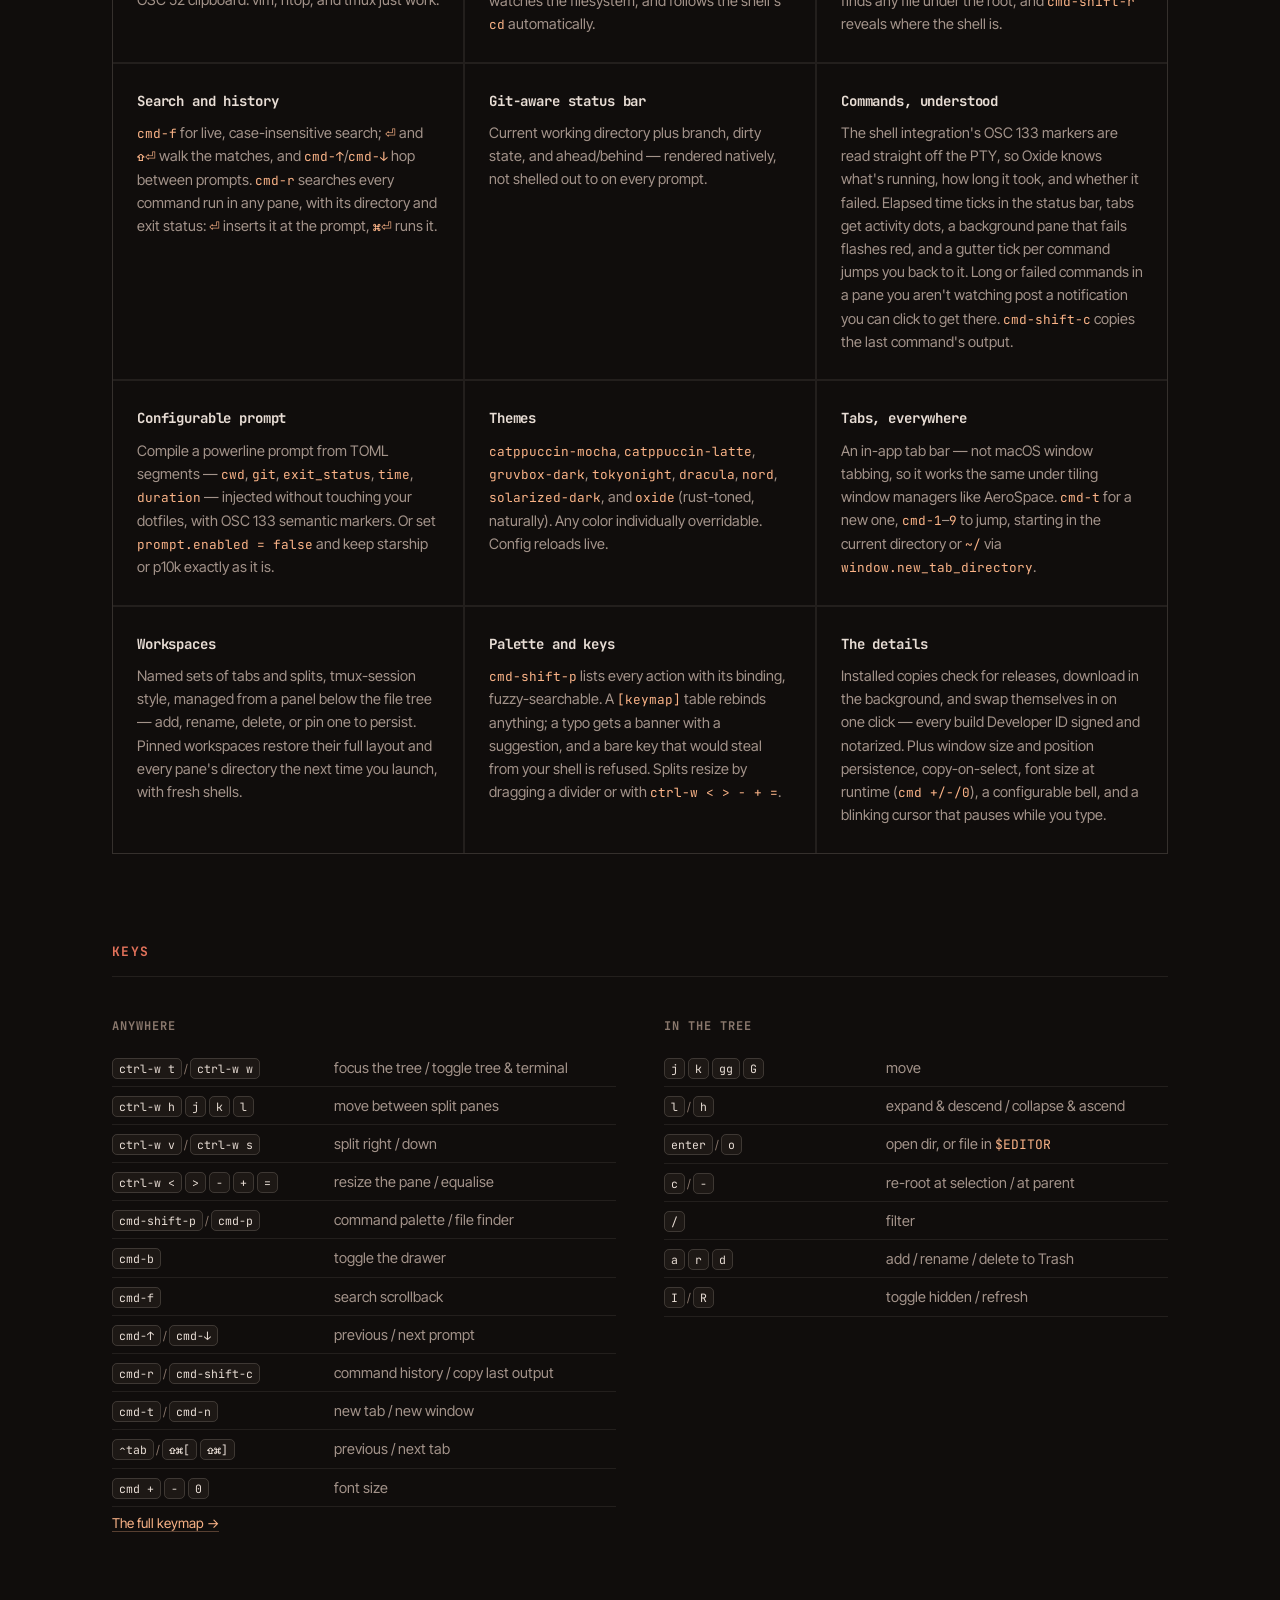
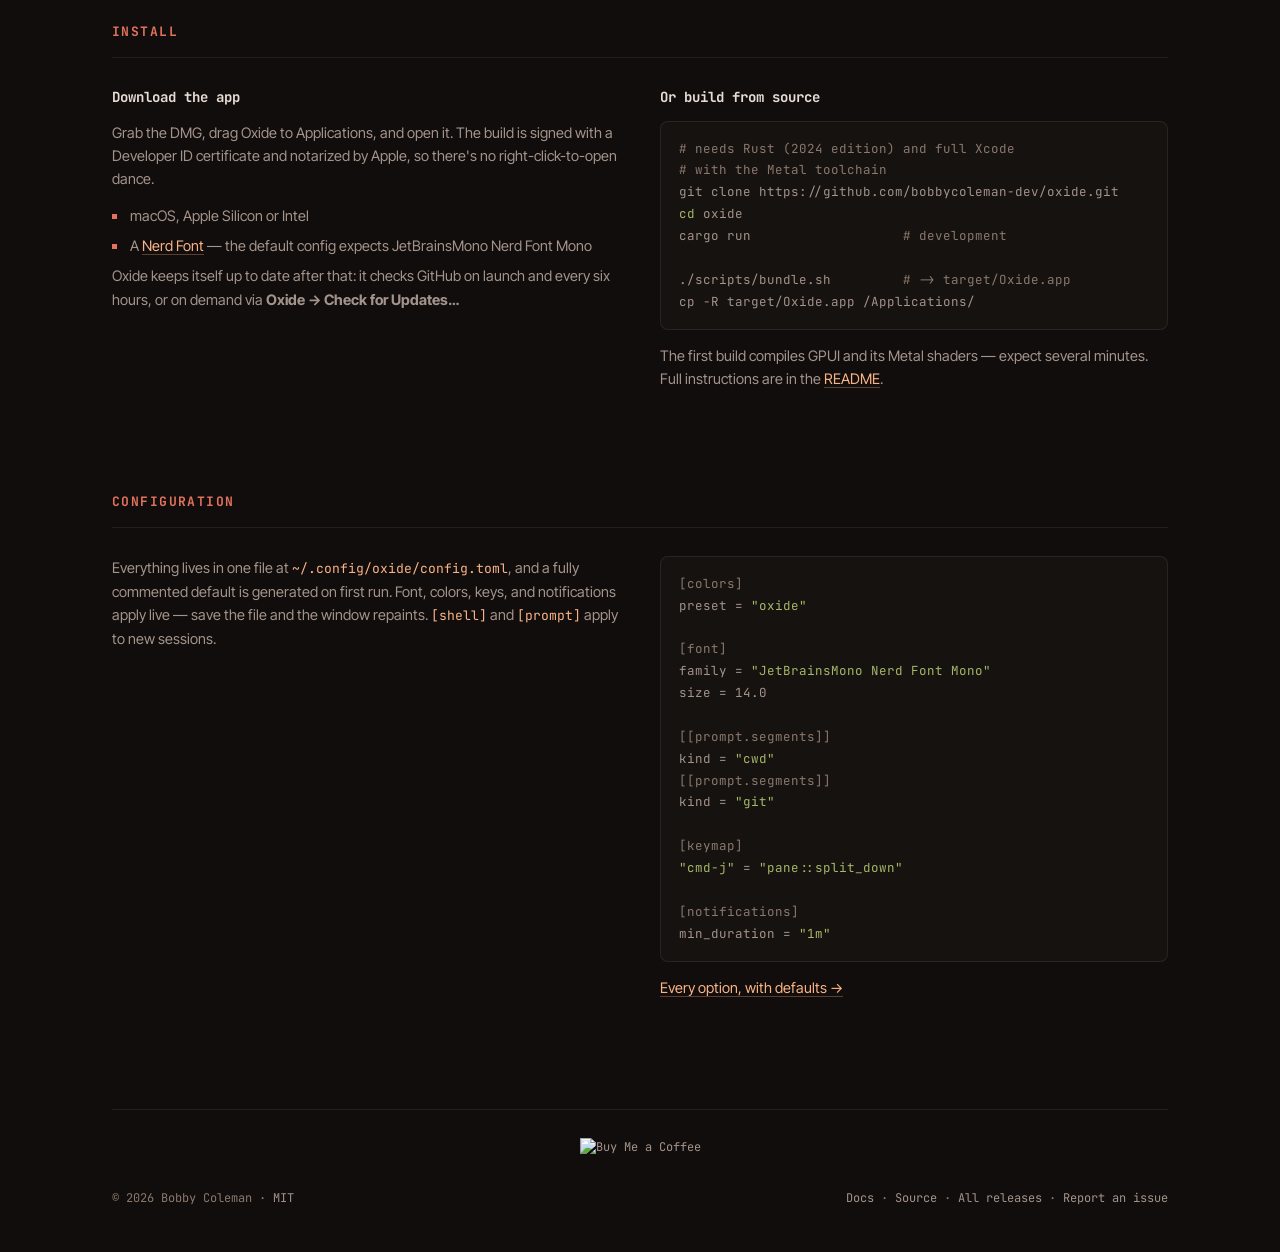
==== commit 0f88b2ad: "feat: tree fuzzy finder, git status colors, pathing" ====
--- a/docs/index.html
+++ b/docs/index.html
@@ -1152,10 +1152,22 @@
               <p>
                 Modeless vim navigation (<code>j</code>/<code>k</code>/<code>gg</code>/<code>G</code>,
                 nvim-tree style <code>h</code>/<code>l</code>), type-to-filter
-                with <code>/</code>, and file operations: <code>a</code> add,
-                <code>r</code> rename, <code>d</code> delete to Trash. Respects
-                <code>.gitignore</code>, watches the filesystem, and follows the
-                shell's <code>cd</code> automatically.
+                with <code>/</code>, file operations (<code>a</code> add,
+                <code>r</code> rename, <code>d</code> delete to Trash), and rows
+                coloured by git status. Respects <code>.gitignore</code>,
+                watches the filesystem, and follows the shell's
+                <code>cd</code> automatically.
+              </p>
+            </div>
+            <div class="card">
+              <h3>Tree ⇄ terminal</h3>
+              <p>
+                <code>y</code> types the selected path at the prompt, quoted
+                and relative; drag a row onto a pane for the same.
+                <code>cmd-click</code> a <code>path:line</code> in output to
+                open it in <code>$EDITOR</code> at that line.
+                <code>cmd-p</code> fuzzy-finds any file under the root, and
+                <code>cmd-shift-r</code> reveals where the shell is.
               </p>
             </div>
             <div class="card">
@@ -1242,19 +1254,12 @@
               </p>
             </div>
             <div class="card">
-              <h3>Updates itself</h3>
-              <p>
-                Installed copies check for new releases on launch and every six
-                hours, download in the background, and swap themselves in on one
-                click. Every build is Developer ID signed, notarized, and
-                stapled.
-              </p>
-            </div>
-            <div class="card">
               <h3>The details</h3>
               <p>
-                Window size and position persistence, <code>cmd-click</code> to
-                open URLs, copy-on-select, font size at runtime
+                Installed copies check for releases, download in the
+                background, and swap themselves in on one click — every build
+                Developer ID signed and notarized. Plus window size and position
+                persistence, copy-on-select, font size at runtime
                 (<code>cmd +/-/0</code>), a configurable bell, and a blinking
                 cursor that pauses while you type.
               </p>
@@ -1297,8 +1302,11 @@
                     <td>resize the pane / equalise</td>
                   </tr>
                   <tr>
-                    <td><kbd>cmd-shift-p</kbd></td>
-                    <td>command palette</td>
+                    <td>
+                      <kbd>cmd-shift-p</kbd><span class="kbd-sep">/</span
+                      ><kbd>cmd-p</kbd>
+                    </td>
+                    <td>command palette / file finder</td>
                   </tr>
                   <tr>
                     <td><kbd>cmd-b</kbd></td>
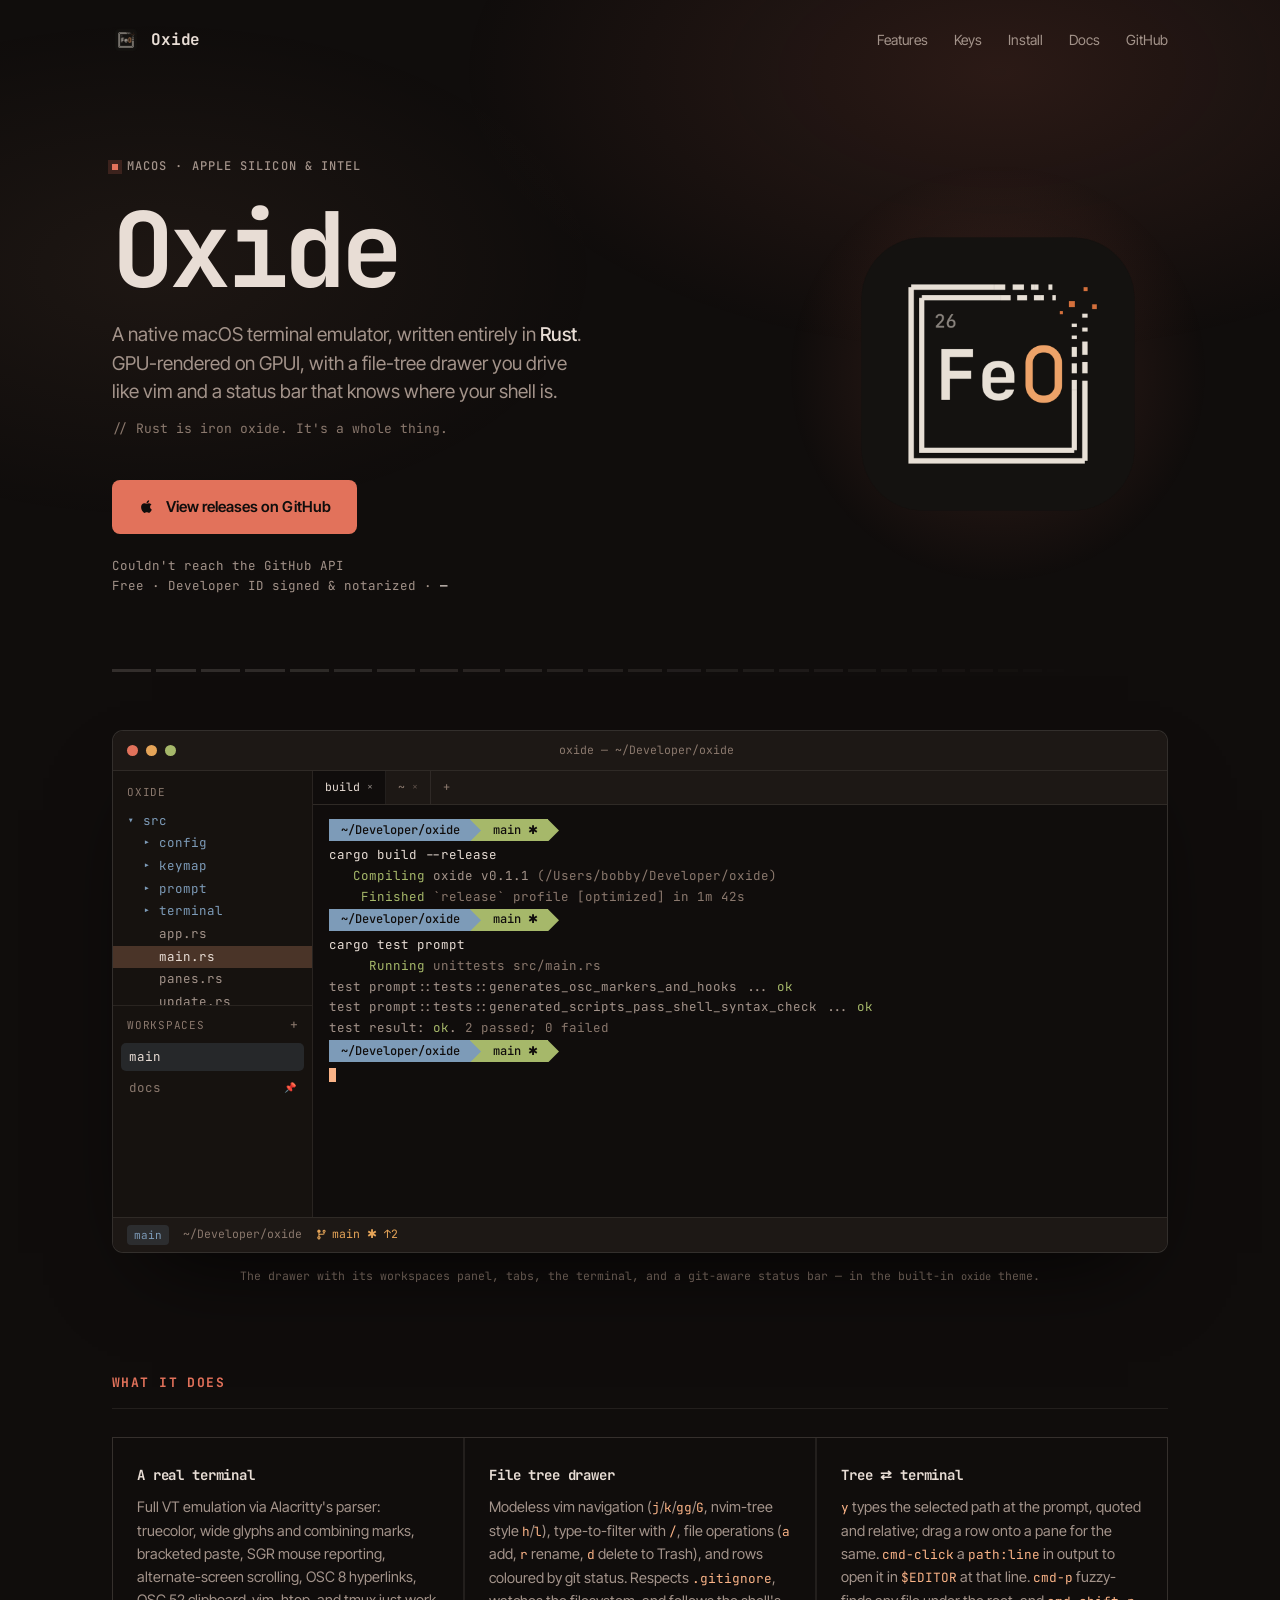
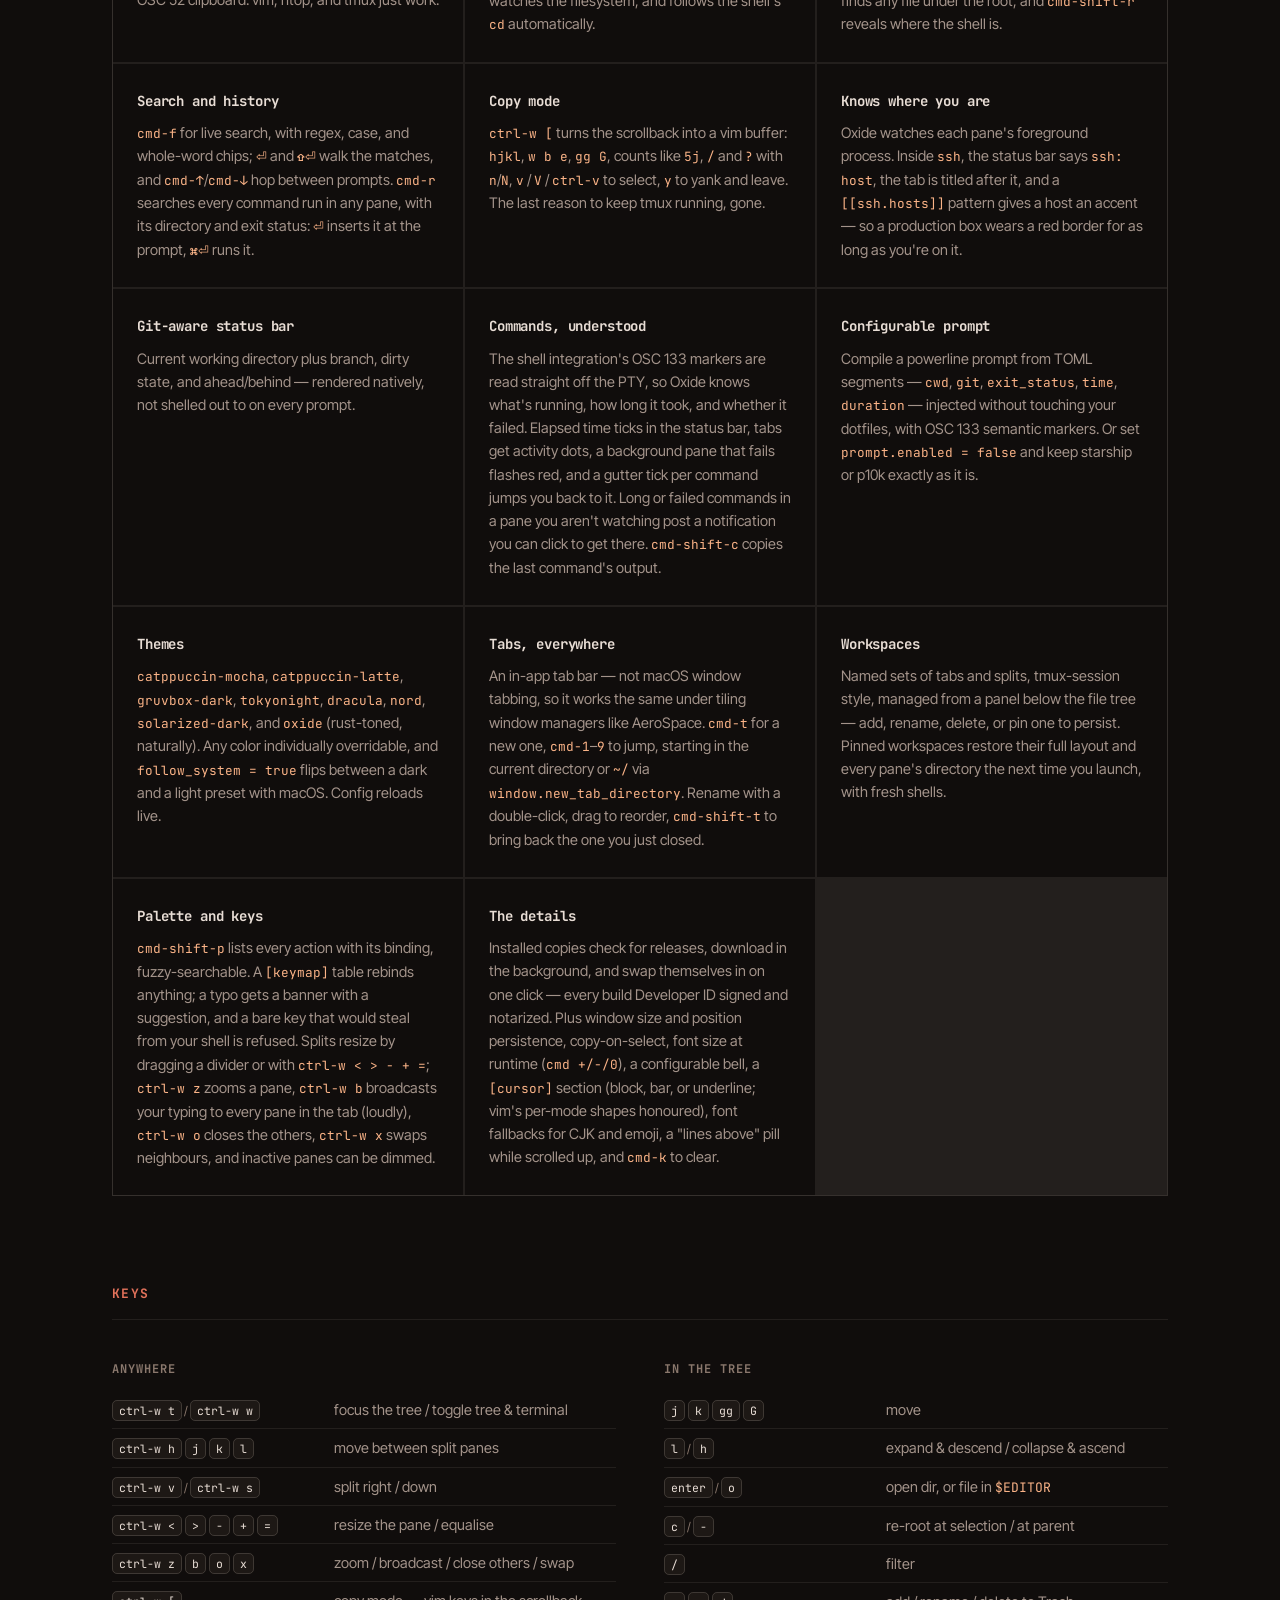
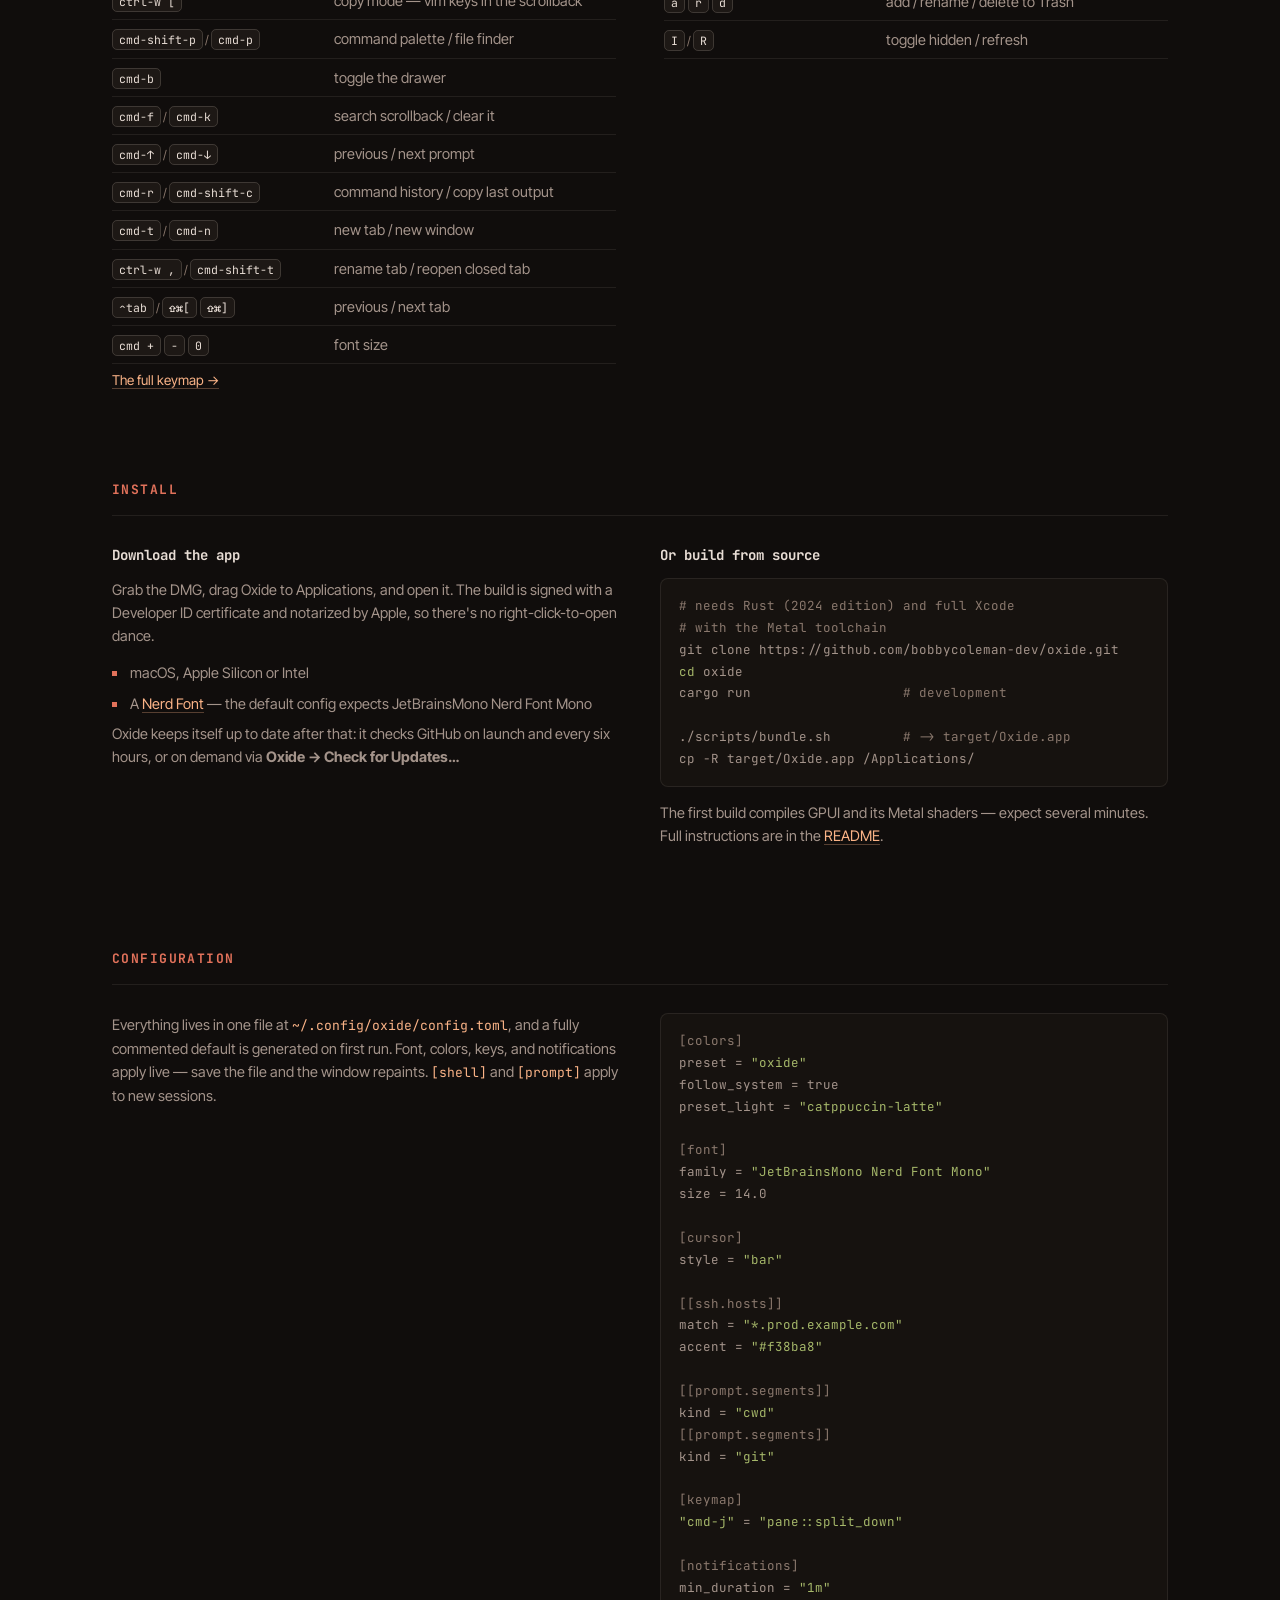
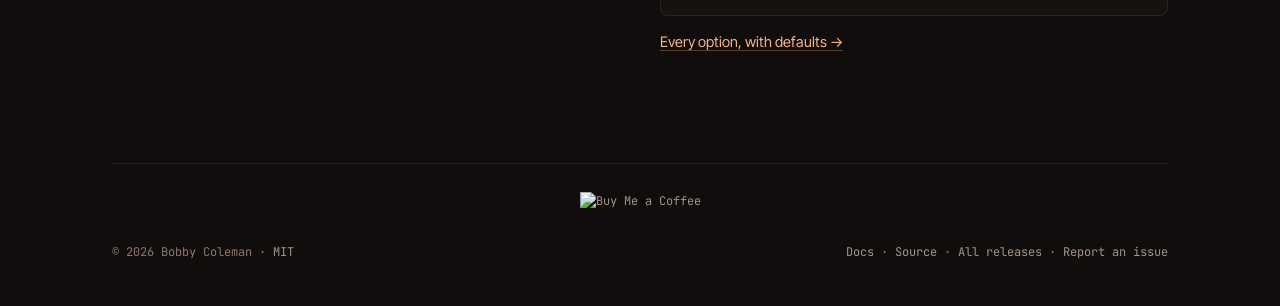
==== commit 91356299: "feat add: pane zoom, broadcast commands, copy mode, light/dark mode, dim inactive panes, ssh awarene" ====
--- a/docs/index.html
+++ b/docs/index.html
@@ -1173,12 +1173,34 @@
             <div class="card">
               <h3>Search and history</h3>
               <p>
-                <code>cmd-f</code> for live, case-insensitive search;
-                <code>⏎</code> and <code>⇧⏎</code> walk the matches, and
-                <code>cmd-↑</code>/<code>cmd-↓</code> hop between prompts.
-                <code>cmd-r</code> searches every command run in any pane, with
-                its directory and exit status: <code>⏎</code> inserts it at the
-                prompt, <code>⌘⏎</code> runs it.
+                <code>cmd-f</code> for live search, with regex, case, and
+                whole-word chips; <code>⏎</code> and <code>⇧⏎</code> walk the
+                matches, and <code>cmd-↑</code>/<code>cmd-↓</code> hop between
+                prompts. <code>cmd-r</code> searches every command run in any
+                pane, with its directory and exit status: <code>⏎</code>
+                inserts it at the prompt, <code>⌘⏎</code> runs it.
+              </p>
+            </div>
+            <div class="card">
+              <h3>Copy mode</h3>
+              <p>
+                <code>ctrl-w [</code> turns the scrollback into a vim buffer:
+                <code>hjkl</code>, <code>w b e</code>, <code>gg G</code>,
+                counts like <code>5j</code>, <code>/</code> and <code>?</code>
+                with <code>n</code>/<code>N</code>, <code>v</code> /
+                <code>V</code> / <code>ctrl-v</code> to select,
+                <code>y</code> to yank and leave. The last reason to keep tmux
+                running, gone.
+              </p>
+            </div>
+            <div class="card">
+              <h3>Knows where you are</h3>
+              <p>
+                Oxide watches each pane's foreground process. Inside
+                <code>ssh</code>, the status bar says <code>ssh: host</code>,
+                the tab is titled after it, and a <code>[[ssh.hosts]]</code>
+                pattern gives a host an accent — so a production box wears a
+                red border for as long as you're on it.
               </p>
             </div>
             <div class="card">
@@ -1220,8 +1242,9 @@
                 <code>gruvbox-dark</code>, <code>tokyonight</code>,
                 <code>dracula</code>, <code>nord</code>,
                 <code>solarized-dark</code>, and <code>oxide</code> (rust-toned,
-                naturally). Any color individually overridable. Config reloads
-                live.
+                naturally). Any color individually overridable, and
+                <code>follow_system = true</code> flips between a dark and a
+                light preset with macOS. Config reloads live.
               </p>
             </div>
             <div class="card">
@@ -1231,7 +1254,9 @@
                 works the same under tiling window managers like AeroSpace.
                 <code>cmd-t</code> for a new one, <code>cmd-1</code>&ndash;<code>9</code>
                 to jump, starting in the current directory or <code>~/</code> via
-                <code>window.new_tab_directory</code>.
+                <code>window.new_tab_directory</code>. Rename with a
+                double-click, drag to reorder, <code>cmd-shift-t</code> to
+                bring back the one you just closed.
               </p>
             </div>
             <div class="card">
@@ -1250,7 +1275,11 @@
                 fuzzy-searchable. A <code>[keymap]</code> table rebinds
                 anything; a typo gets a banner with a suggestion, and a bare key
                 that would steal from your shell is refused. Splits resize by
-                dragging a divider or with <code>ctrl-w &lt; &gt; - + =</code>.
+                dragging a divider or with <code>ctrl-w &lt; &gt; - + =</code>;
+                <code>ctrl-w z</code> zooms a pane, <code>ctrl-w b</code>
+                broadcasts your typing to every pane in the tab (loudly),
+                <code>ctrl-w o</code> closes the others, <code>ctrl-w x</code>
+                swaps neighbours, and inactive panes can be dimmed.
               </p>
             </div>
             <div class="card">
@@ -1260,8 +1289,11 @@
                 background, and swap themselves in on one click — every build
                 Developer ID signed and notarized. Plus window size and position
                 persistence, copy-on-select, font size at runtime
-                (<code>cmd +/-/0</code>), a configurable bell, and a blinking
-                cursor that pauses while you type.
+                (<code>cmd +/-/0</code>), a configurable bell, a
+                <code>[cursor]</code> section (block, bar, or underline; vim's
+                per-mode shapes honoured), font fallbacks for CJK and emoji, a
+                "lines above" pill while scrolled up, and <code>cmd-k</code> to
+                clear.
               </p>
             </div>
           </div>
@@ -1303,6 +1335,18 @@
                   </tr>
                   <tr>
                     <td>
+                      <kbd>ctrl-w z</kbd> <kbd>b</kbd> <kbd>o</kbd> <kbd>x</kbd>
+                    </td>
+                    <td>zoom / broadcast / close others / swap</td>
+                  </tr>
+                  <tr>
+                    <td>
+                      <kbd>ctrl-w [</kbd>
+                    </td>
+                    <td>copy mode — vim keys in the scrollback</td>
+                  </tr>
+                  <tr>
+                    <td>
                       <kbd>cmd-shift-p</kbd><span class="kbd-sep">/</span
                       ><kbd>cmd-p</kbd>
                     </td>
@@ -1313,8 +1357,8 @@
                     <td>toggle the drawer</td>
                   </tr>
                   <tr>
-                    <td><kbd>cmd-f</kbd></td>
-                    <td>search scrollback</td>
+                    <td><kbd>cmd-f</kbd><span class="kbd-sep">/</span><kbd>cmd-k</kbd></td>
+                    <td>search scrollback / clear it</td>
                   </tr>
                   <tr>
                     <td>
@@ -1336,6 +1380,13 @@
                       ><kbd>cmd-n</kbd>
                     </td>
                     <td>new tab / new window</td>
+                  </tr>
+                  <tr>
+                    <td>
+                      <kbd>ctrl-w ,</kbd><span class="kbd-sep">/</span
+                      ><kbd>cmd-shift-t</kbd>
+                    </td>
+                    <td>rename tab / reopen closed tab</td>
                   </tr>
                   <tr>
                     <td>
@@ -1467,10 +1518,19 @@
             <div>
               <pre><span class="c">[colors]</span>
 preset = <span class="p">"oxide"</span>
+follow_system = true
+preset_light = <span class="p">"catppuccin-latte"</span>
 
 <span class="c">[font]</span>
 family = <span class="p">"JetBrainsMono Nerd Font Mono"</span>
 size = 14.0
+
+<span class="c">[cursor]</span>
+style = <span class="p">"bar"</span>
+
+<span class="c">[[ssh.hosts]]</span>
+match = <span class="p">"*.prod.example.com"</span>
+accent = <span class="p">"#f38ba8"</span>
 
 <span class="c">[[prompt.segments]]</span>
 kind = <span class="p">"cwd"</span>
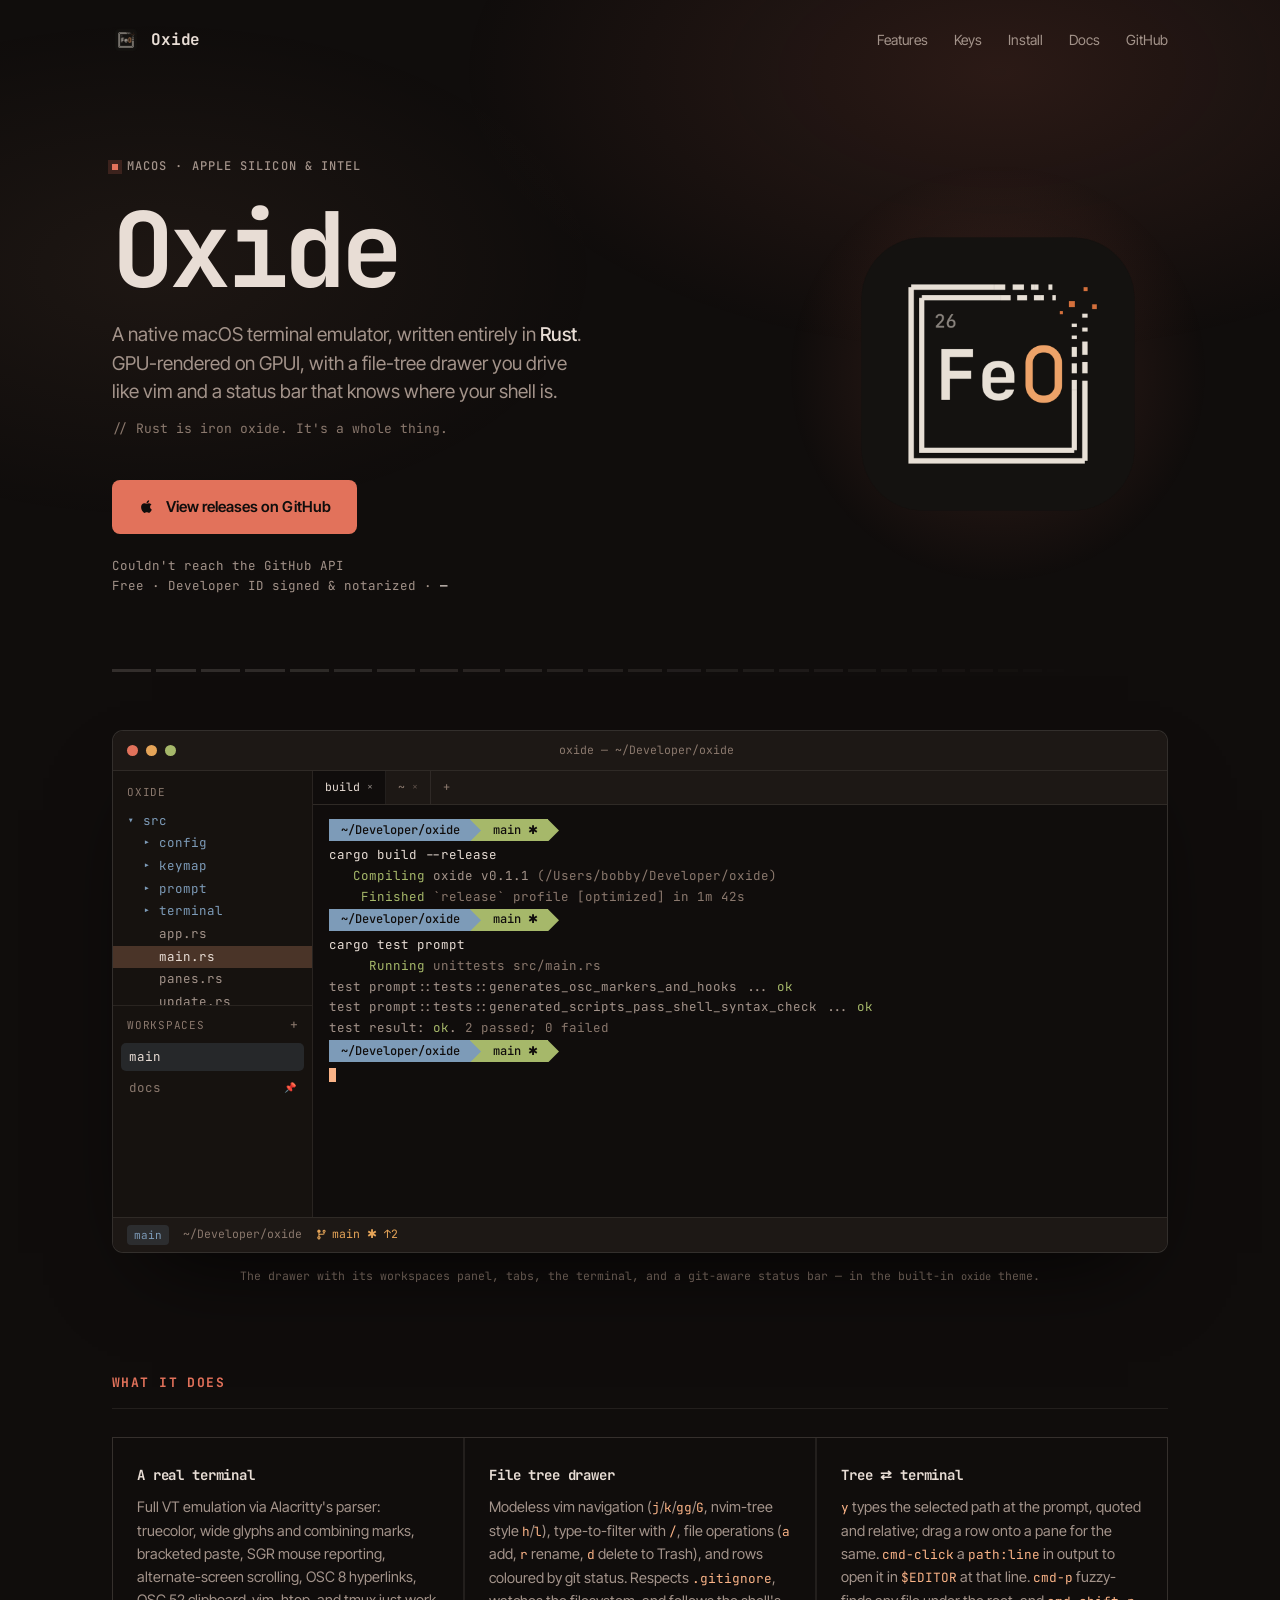
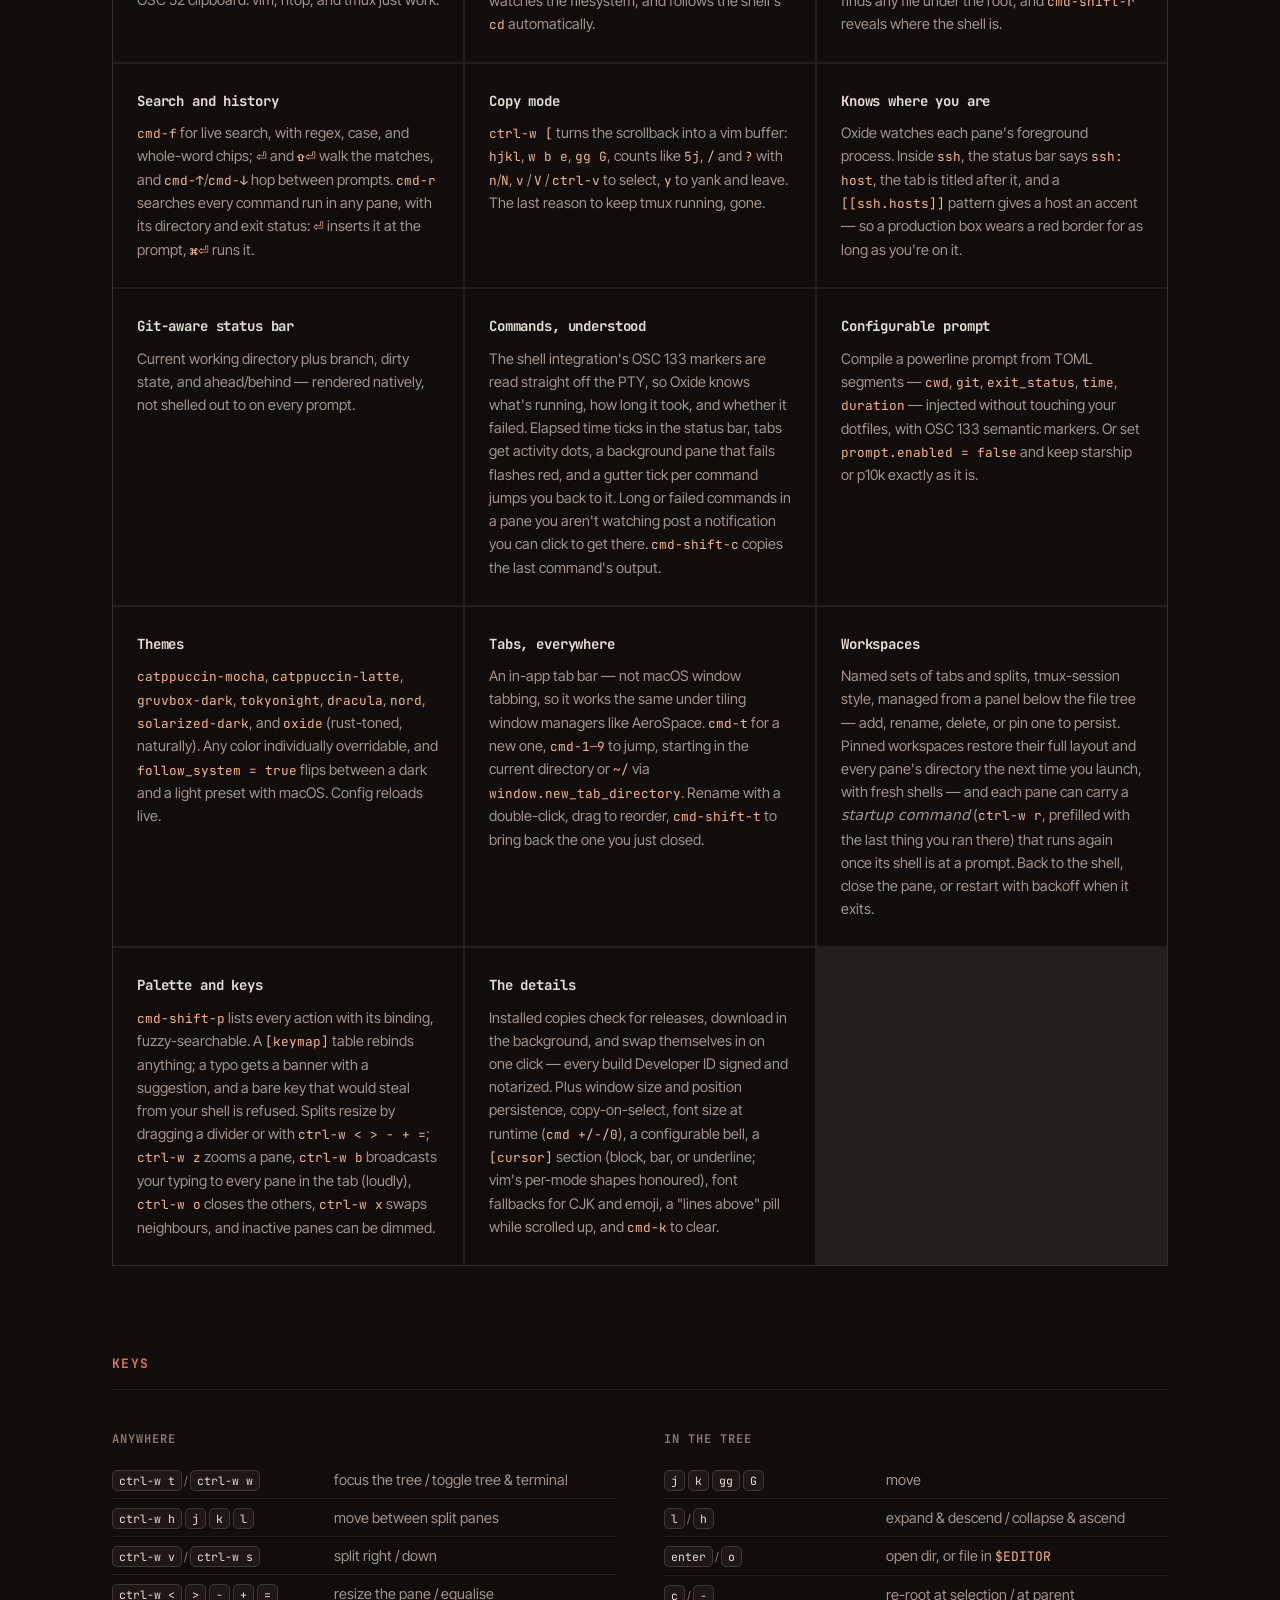
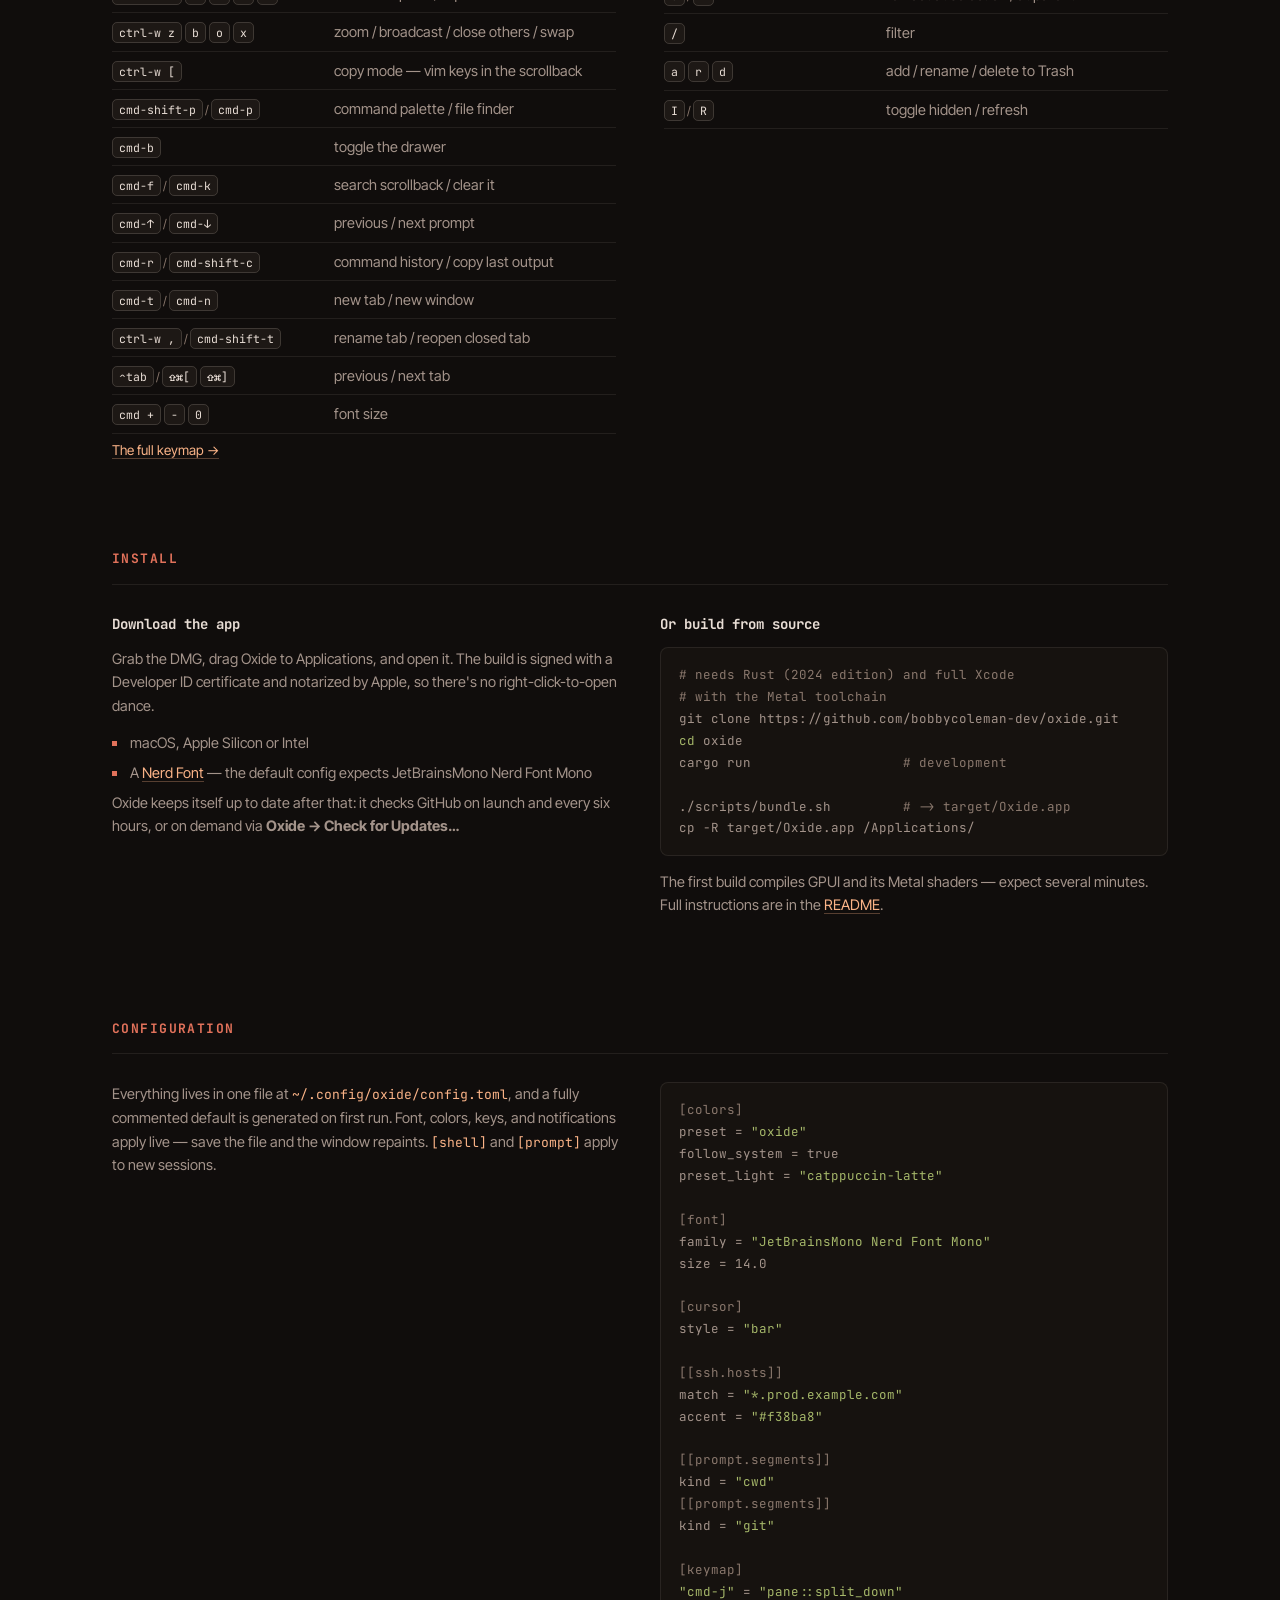
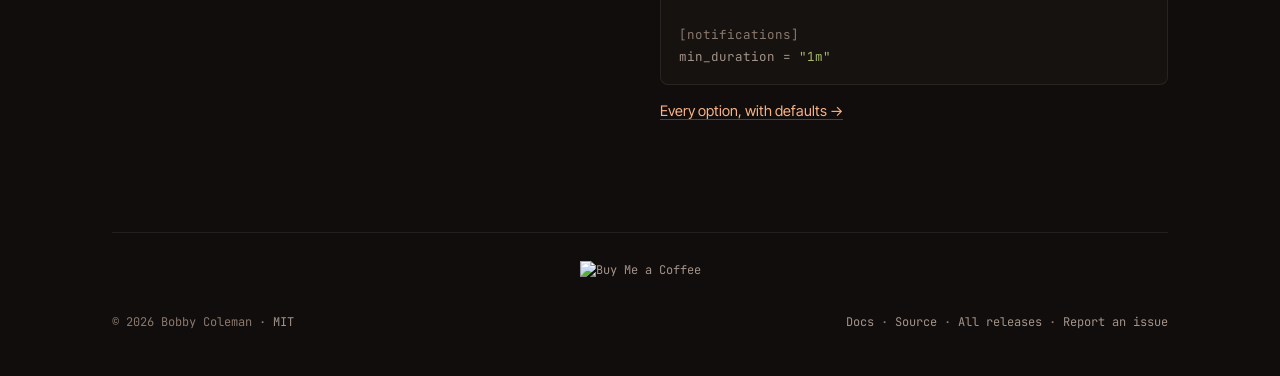
==== commit 08829312: "feat: workspace startup commands" ====
--- a/docs/index.html
+++ b/docs/index.html
@@ -1265,7 +1265,11 @@
                 Named sets of tabs and splits, tmux-session style, managed from a
                 panel below the file tree &mdash; add, rename, delete, or pin one to
                 persist. Pinned workspaces restore their full layout and every
-                pane's directory the next time you launch, with fresh shells.
+                pane's directory the next time you launch, with fresh shells
+                &mdash; and each pane can carry a <em>startup command</em>
+                (<code>ctrl-w r</code>, prefilled with the last thing you ran
+                there) that runs again once its shell is at a prompt. Back to
+                the shell, close the pane, or restart with backoff when it exits.
               </p>
             </div>
             <div class="card">
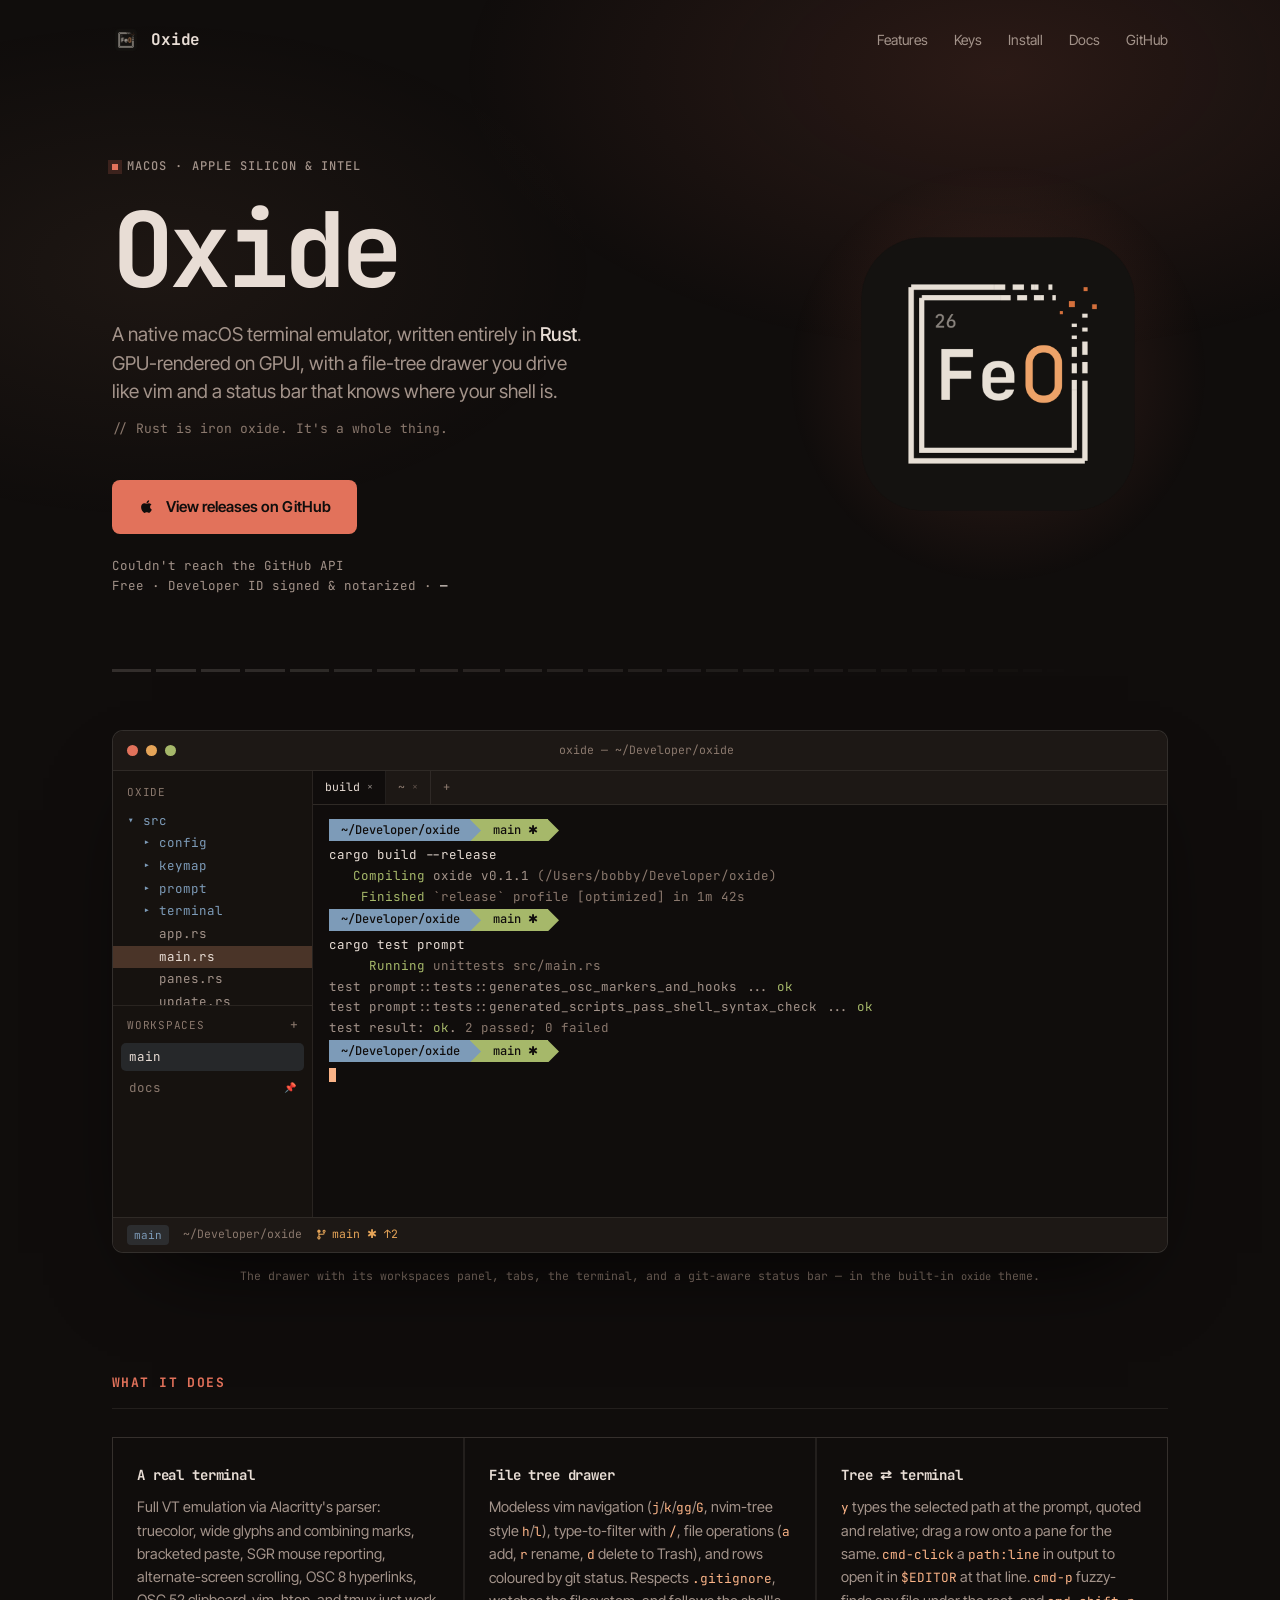
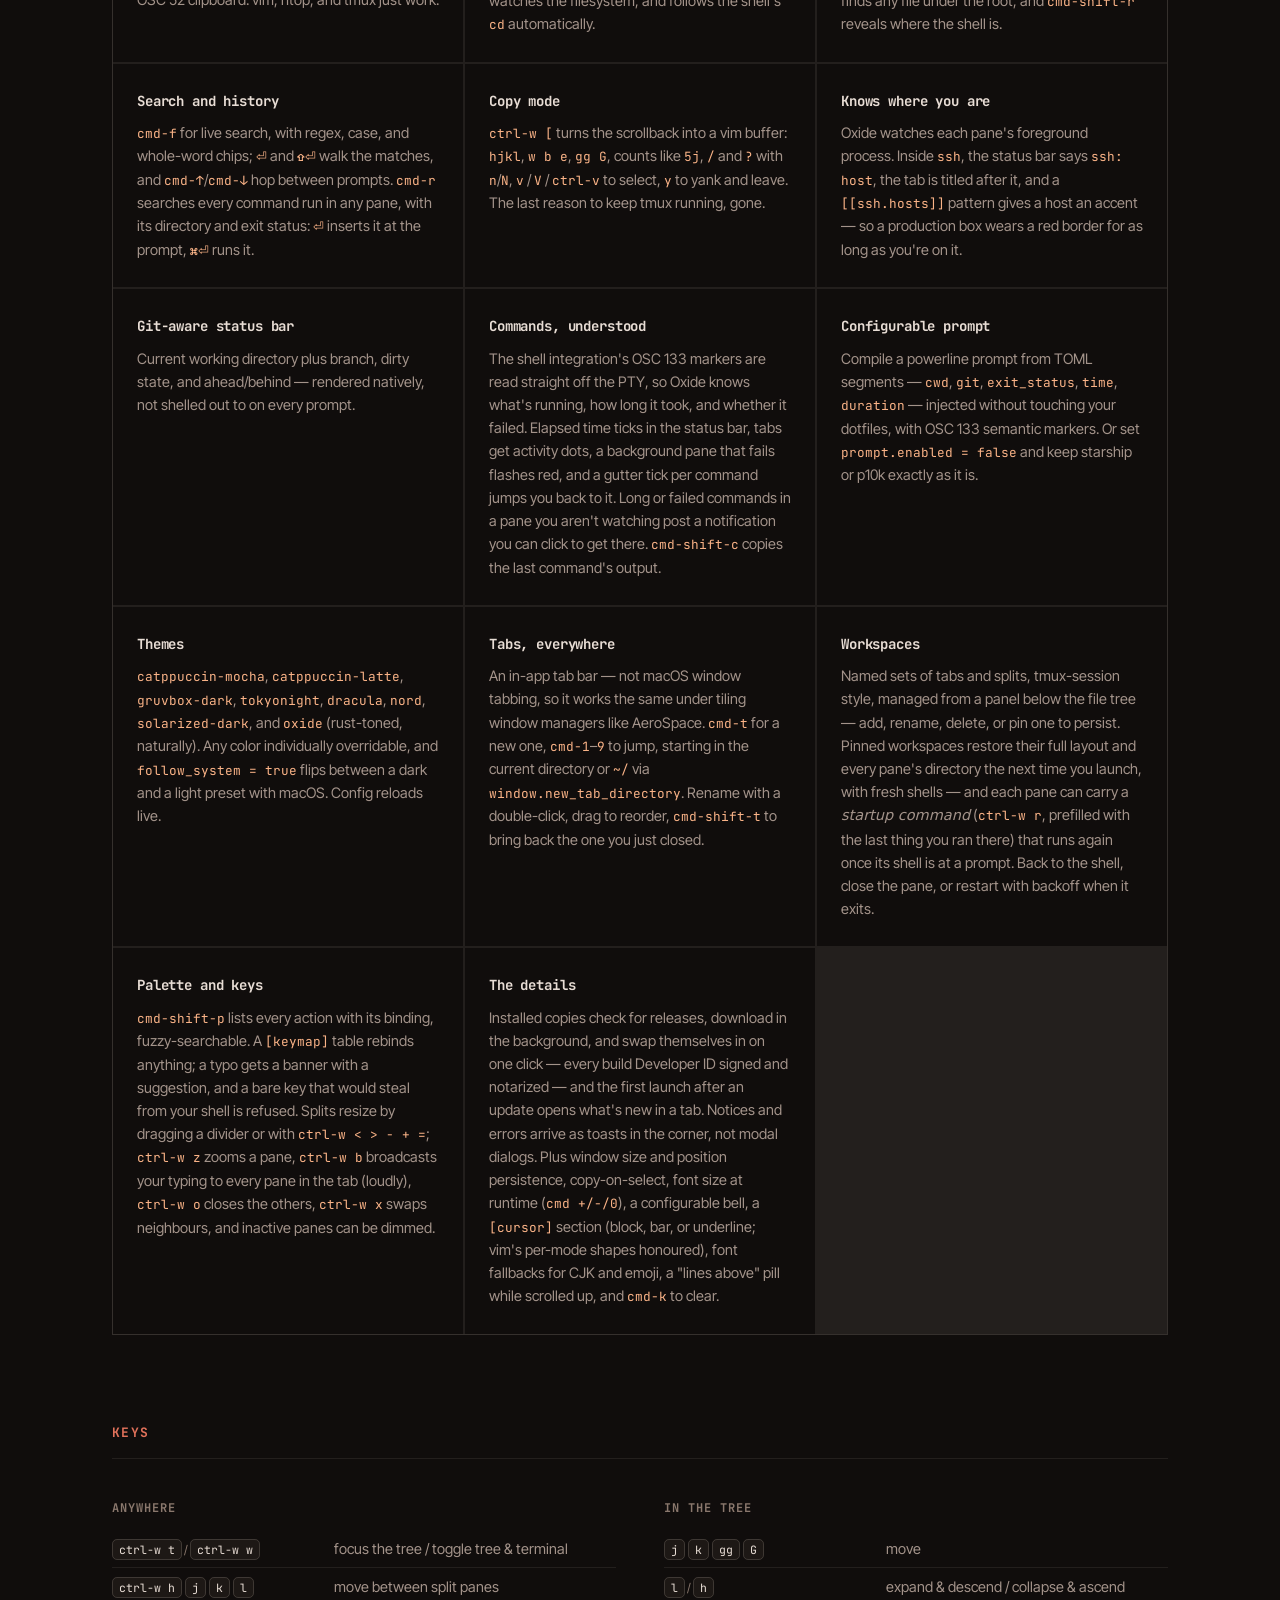
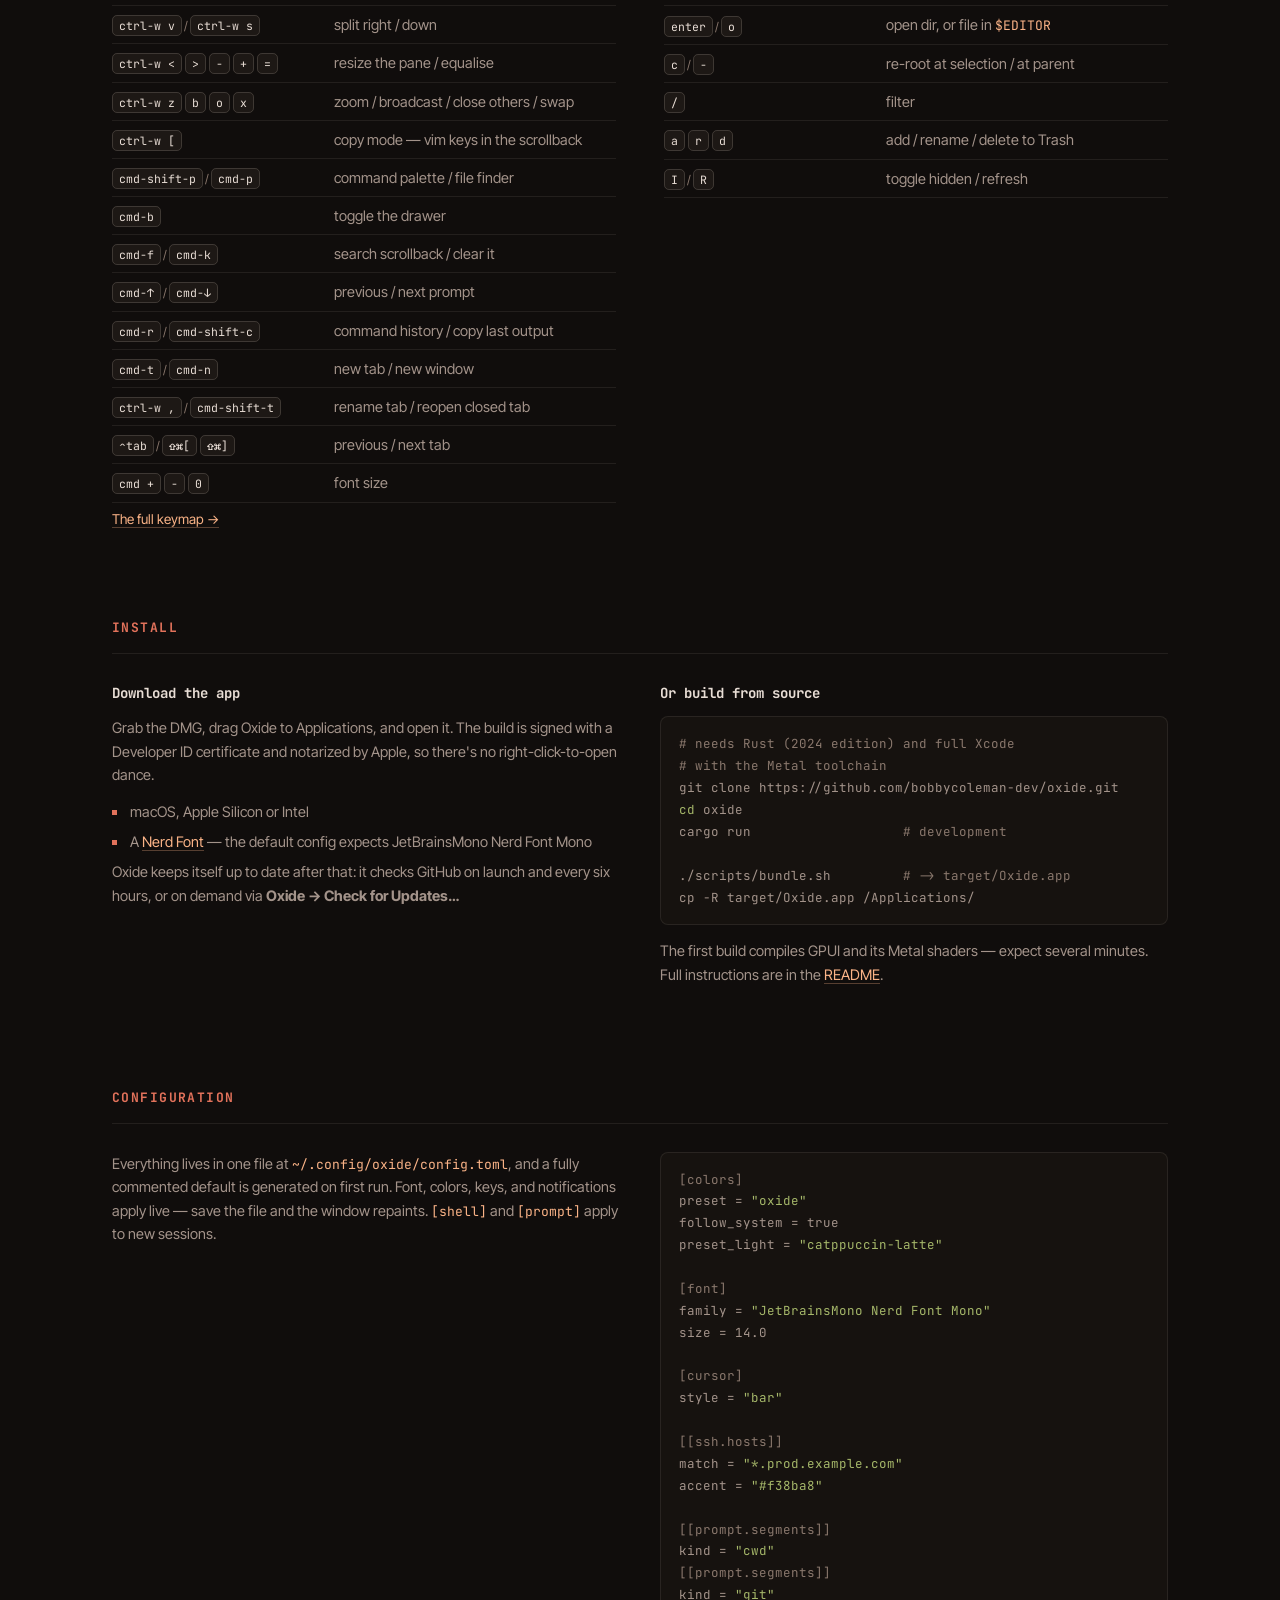
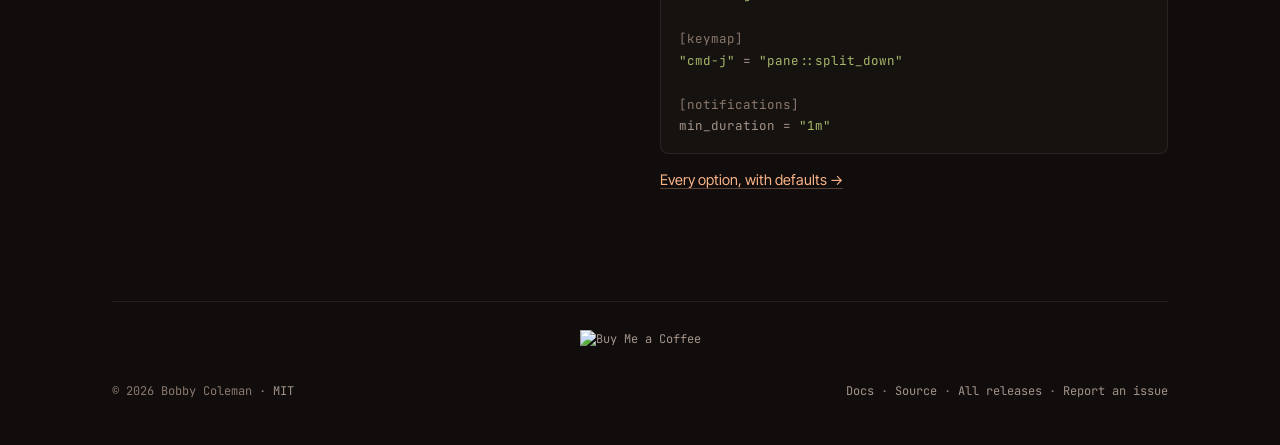
==== commit b6f61929: "add: in-app toasts, post-update changelog viewing; update: release process" ====
--- a/docs/index.html
+++ b/docs/index.html
@@ -1004,6 +1004,7 @@
                   >Free · Developer ID signed &amp; notarized ·
                   <strong id="size-line">—</strong></span
                 >
+                <span id="downloads-line" class="meta-version"></span>
               </div>
             </div>
           </div>
@@ -1291,7 +1292,9 @@
               <p>
                 Installed copies check for releases, download in the
                 background, and swap themselves in on one click — every build
-                Developer ID signed and notarized. Plus window size and position
+                Developer ID signed and notarized — and the first launch after
+                an update opens what's new in a tab. Notices and errors arrive as
+                toasts in the corner, not modal dialogs. Plus window size and position
                 persistence, copy-on-select, font size at runtime
                 (<code>cmd +/-/0</code>), a configurable bell, a
                 <code>[cursor]</code> section (block, bar, or underline; vim's
@@ -1602,6 +1605,33 @@
         return mb >= 100 ? `${Math.round(mb)} MB` : `${mb.toFixed(1)} MB`;
       }
 
+      // Each release ships the DMG twice: the plain one for this page and a
+      // `-update.dmg` copy the in-app updater fetches, so the plain asset's
+      // GitHub download count means "downloaded from the site", not updates.
+      function isSiteDmg(a) {
+        const n = a.name.toLowerCase();
+        return n.endsWith(".dmg") && !n.endsWith("-update.dmg");
+      }
+
+      async function loadDownloadCount() {
+        const el = document.getElementById("downloads-line");
+        try {
+          const res = await fetch(
+            `https://api.github.com/repos/${REPO}/releases?per_page=100`,
+            { headers: { Accept: "application/vnd.github+json" } }
+          );
+          if (!res.ok) throw new Error(`GitHub API ${res.status}`);
+          const total = (await res.json())
+            .flatMap((r) => r.assets || [])
+            .filter(isSiteDmg)
+            .reduce((n, a) => n + (a.download_count || 0), 0);
+          el.textContent = `${total.toLocaleString()} download${total === 1 ? "" : "s"}`;
+        } catch (err) {
+          console.error(err);
+          el.textContent = "";
+        }
+      }
+
       async function loadLatestRelease() {
         const btn = document.getElementById("download-btn");
         const label = document.getElementById("download-label");
@@ -1616,9 +1646,7 @@
           if (!res.ok) throw new Error(`GitHub API ${res.status}`);
 
           const data = await res.json();
-          const dmg = (data.assets || []).find((a) =>
-            a.name.toLowerCase().endsWith(".dmg")
-          );
+          const dmg = (data.assets || []).find(isSiteDmg);
           if (!dmg) throw new Error("no .dmg asset on the latest release");
 
           btn.href = dmg.browser_download_url;
@@ -1647,6 +1675,7 @@
       }
 
       loadLatestRelease();
+      loadDownloadCount();
     </script>
   </body>
 </html>
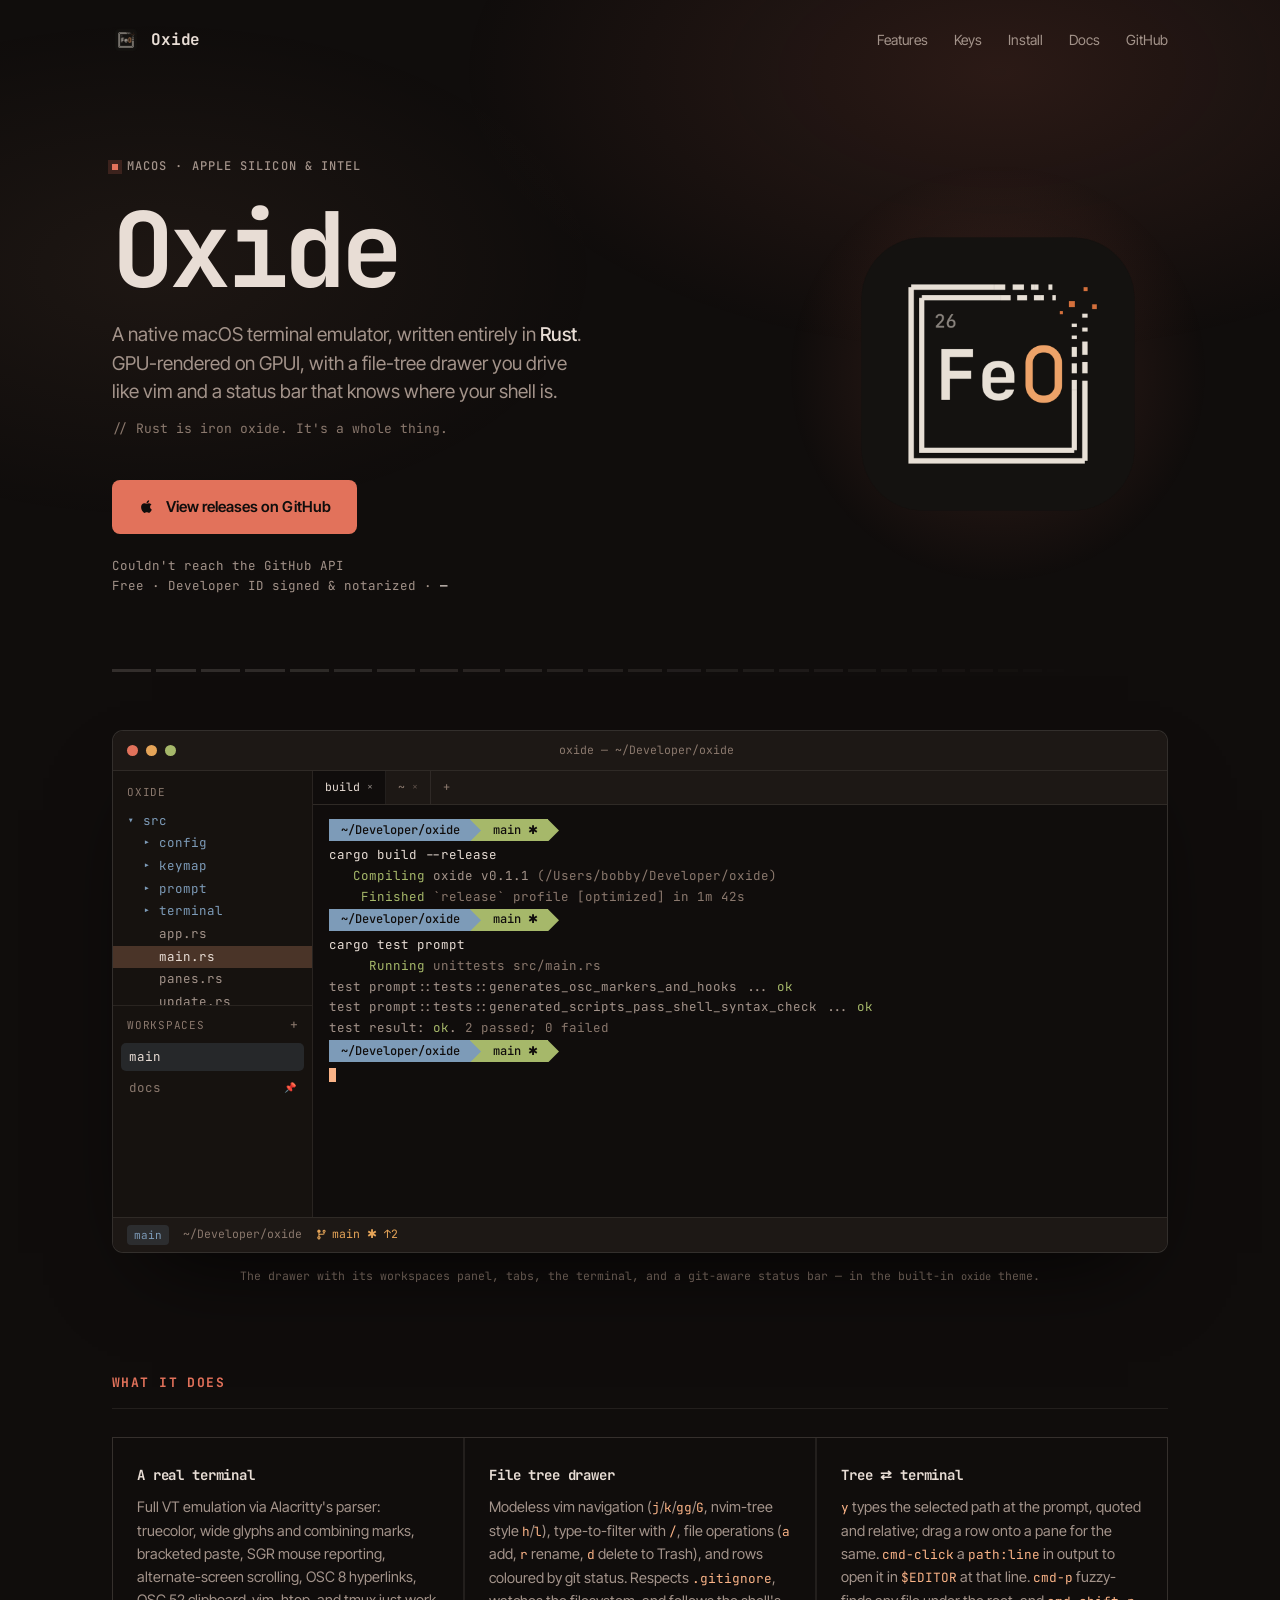
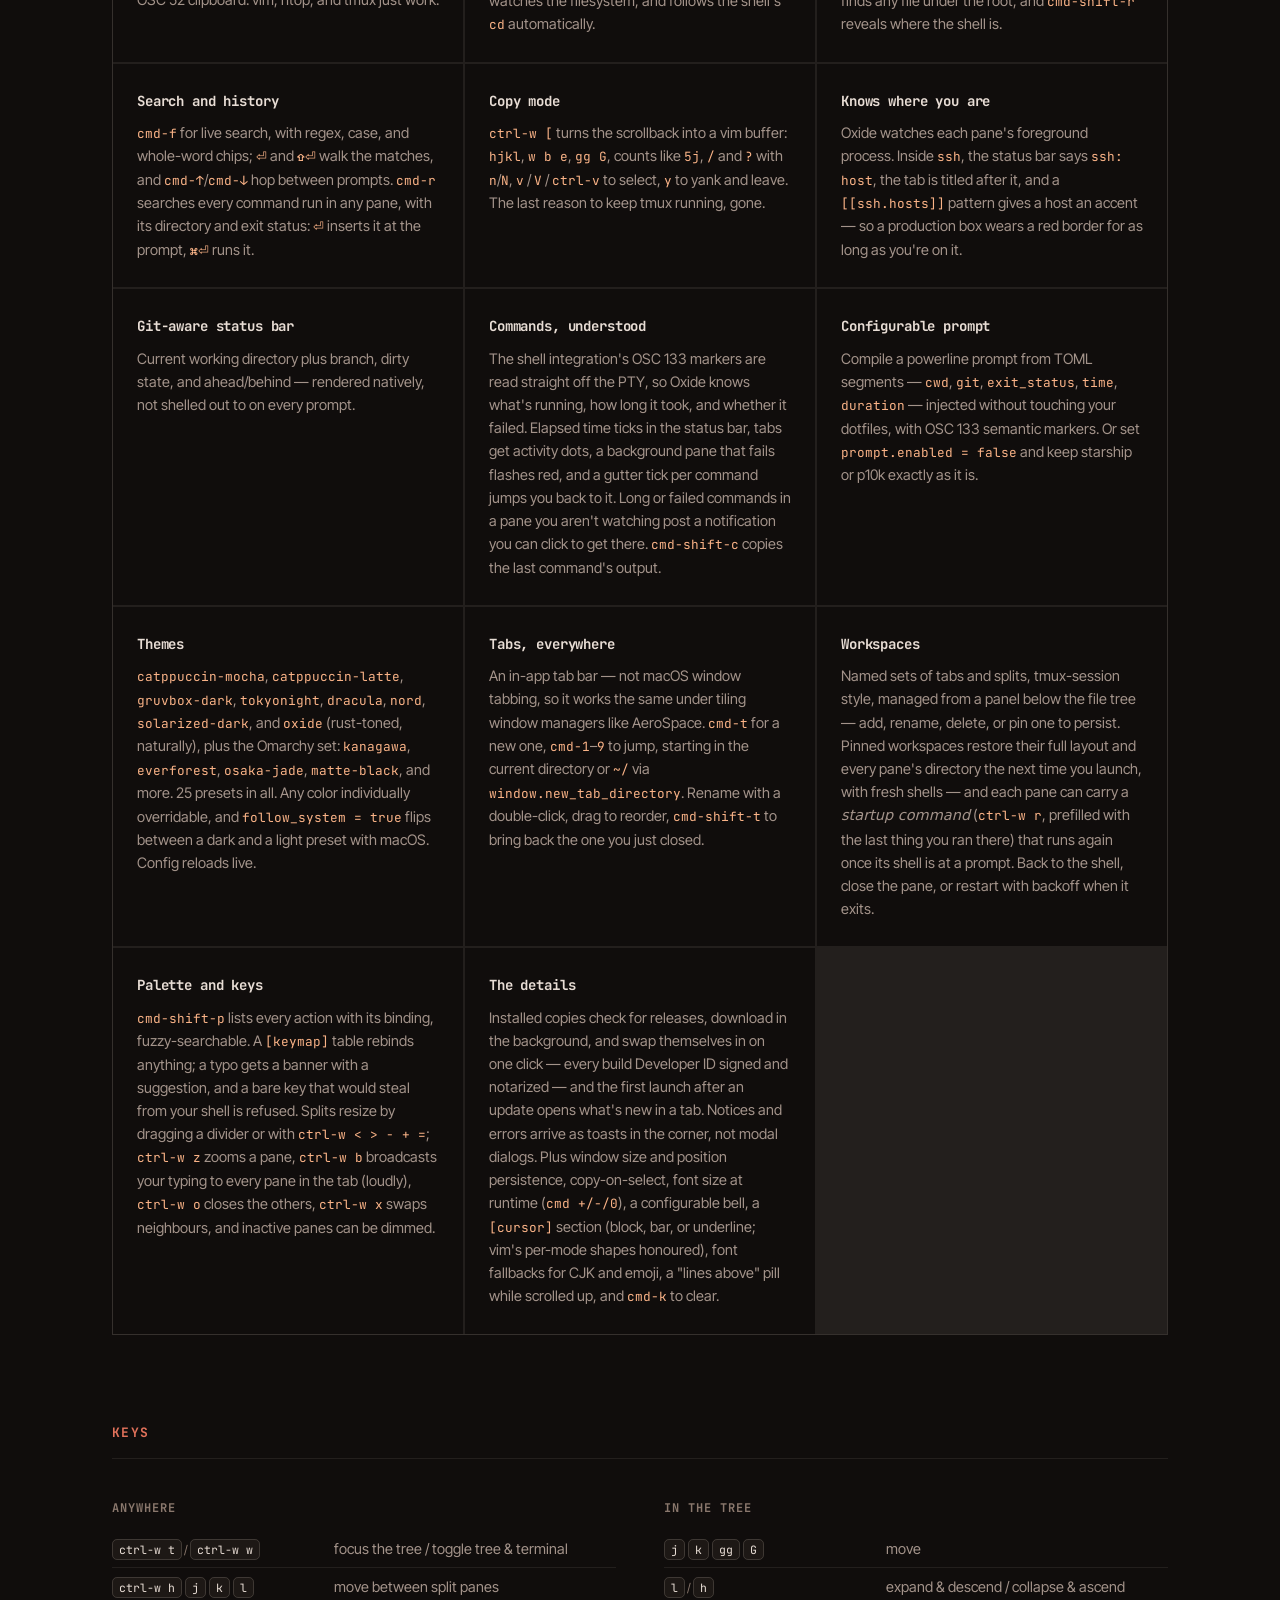
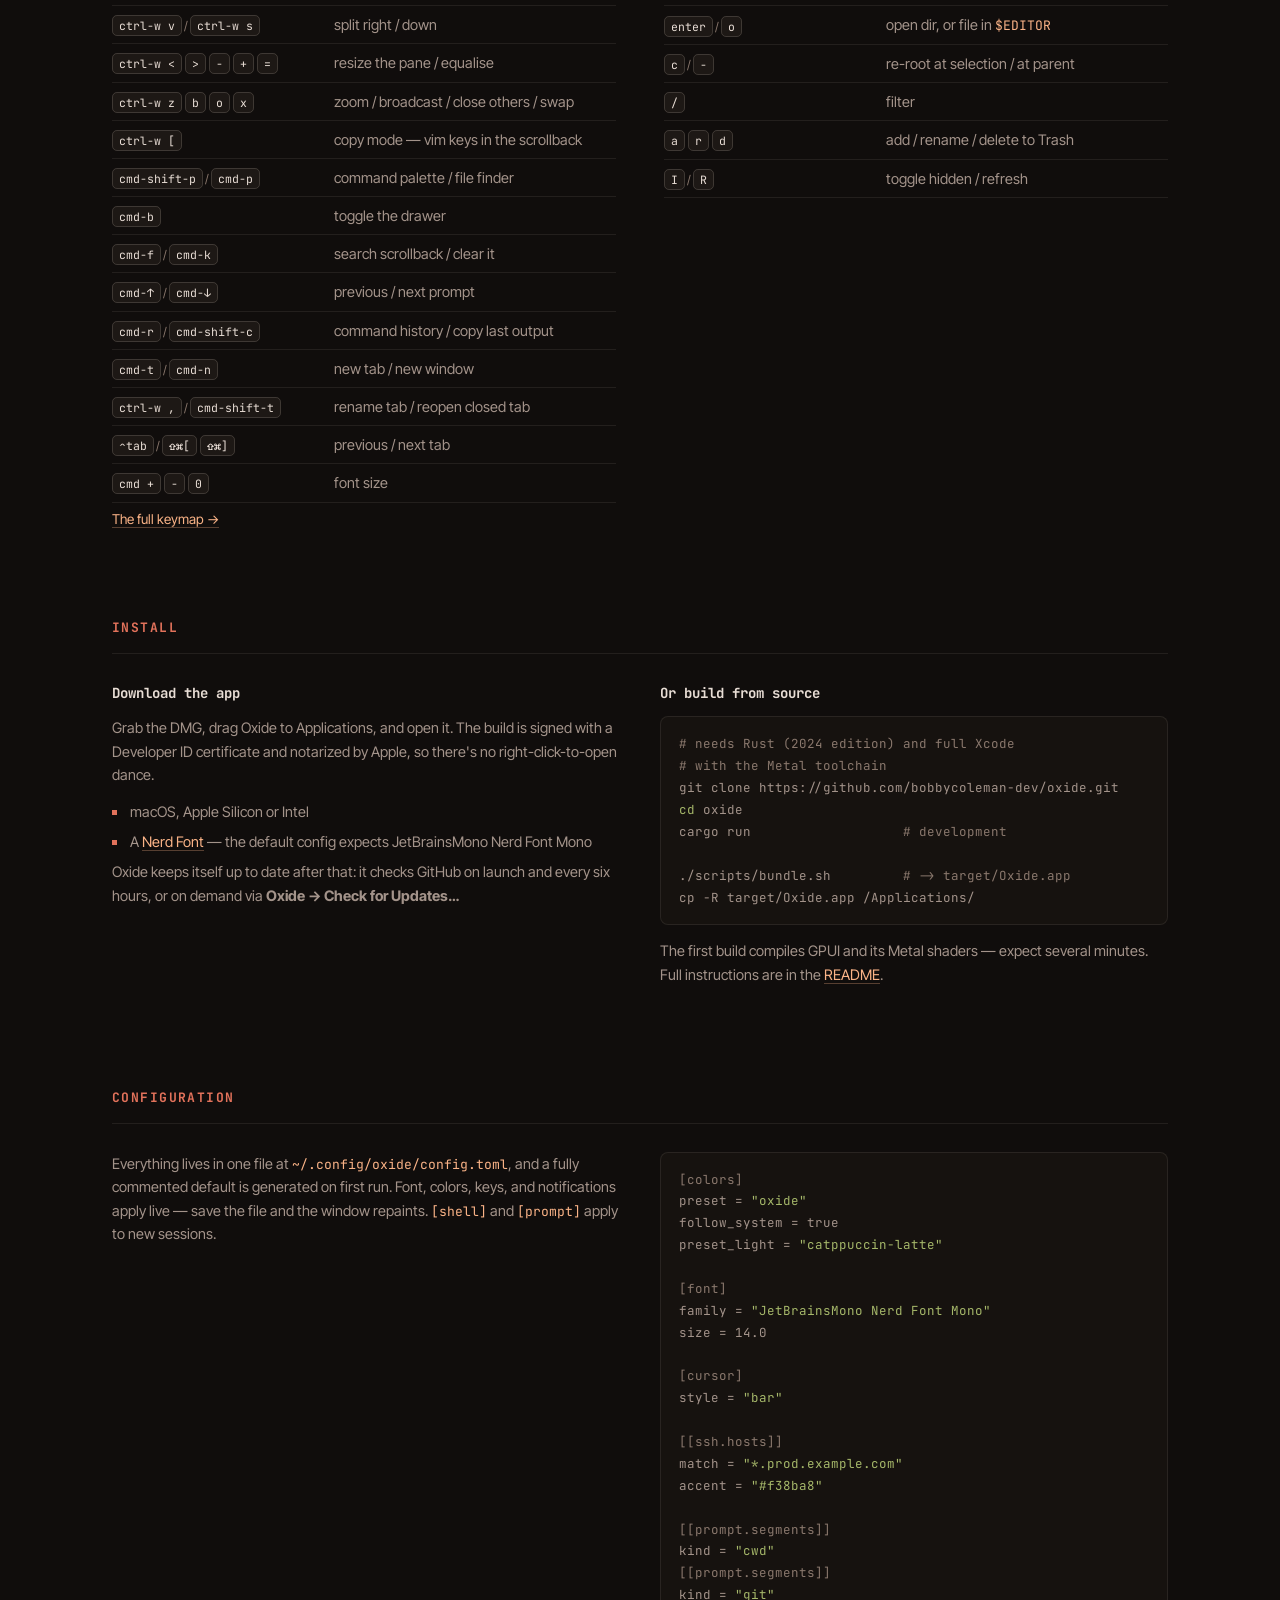
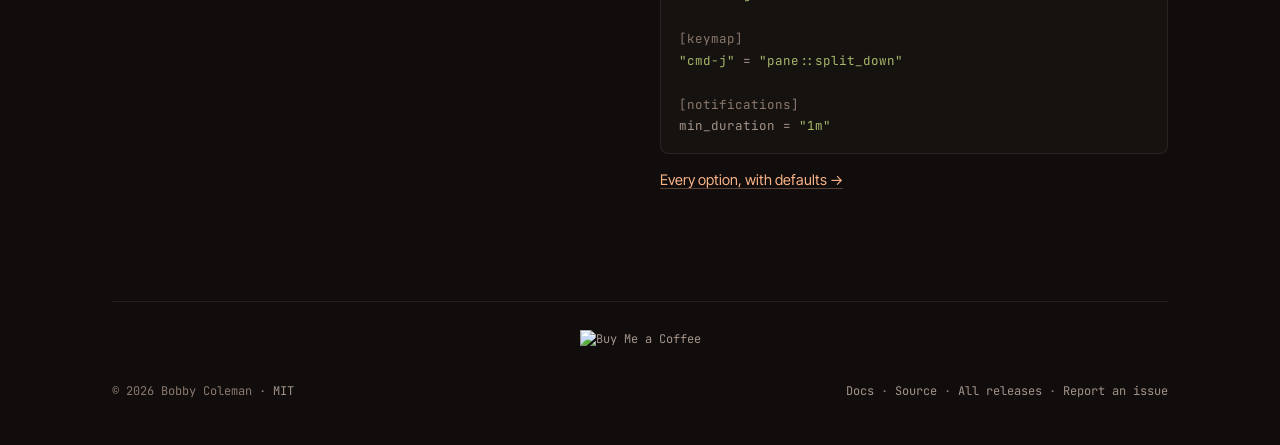
==== commit dbe3d4d4: "add: new themes, totalling 25 built-in themes" ====
--- a/docs/index.html
+++ b/docs/index.html
@@ -1243,7 +1243,9 @@
                 <code>gruvbox-dark</code>, <code>tokyonight</code>,
                 <code>dracula</code>, <code>nord</code>,
                 <code>solarized-dark</code>, and <code>oxide</code> (rust-toned,
-                naturally). Any color individually overridable, and
+                naturally), plus the Omarchy set: <code>kanagawa</code>,
+                <code>everforest</code>, <code>osaka-jade</code>,
+                <code>matte-black</code>, and more. 25 presets in all. Any color individually overridable, and
                 <code>follow_system = true</code> flips between a dark and a
                 light preset with macOS. Config reloads live.
               </p>
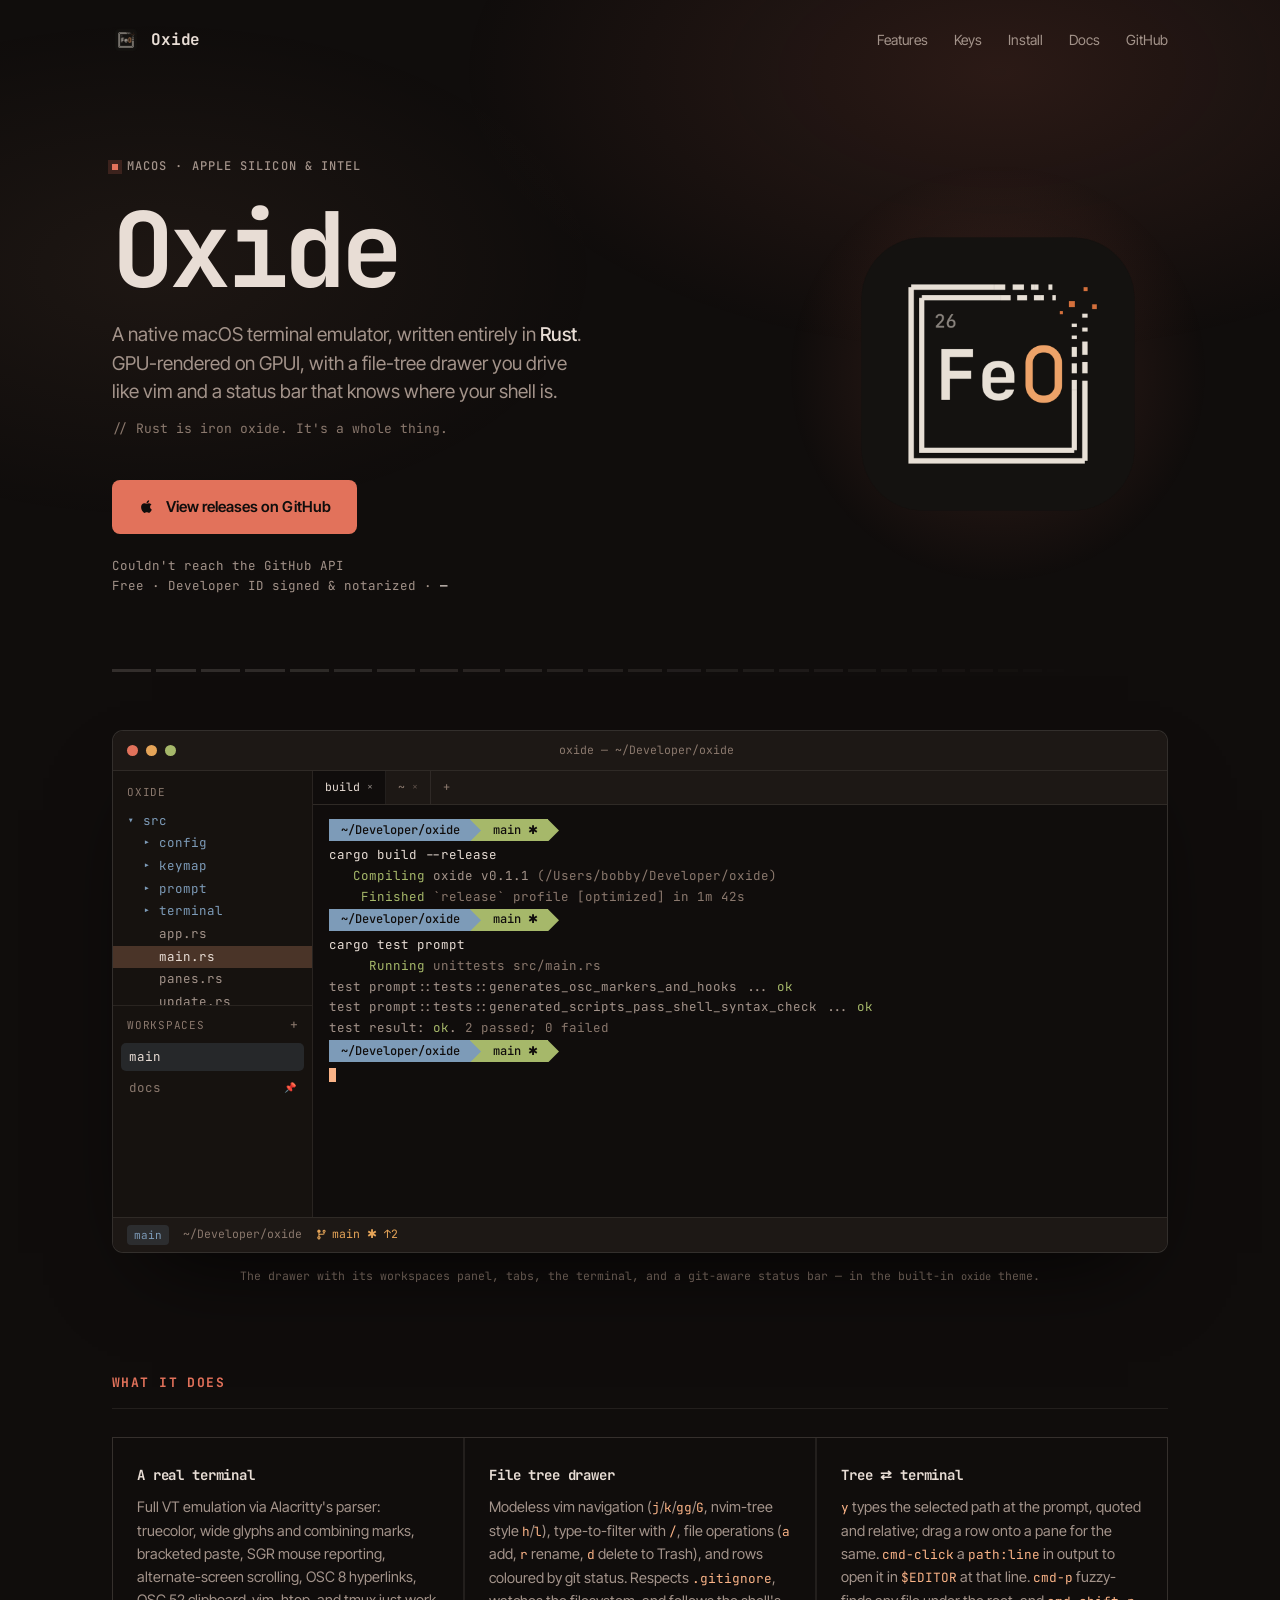
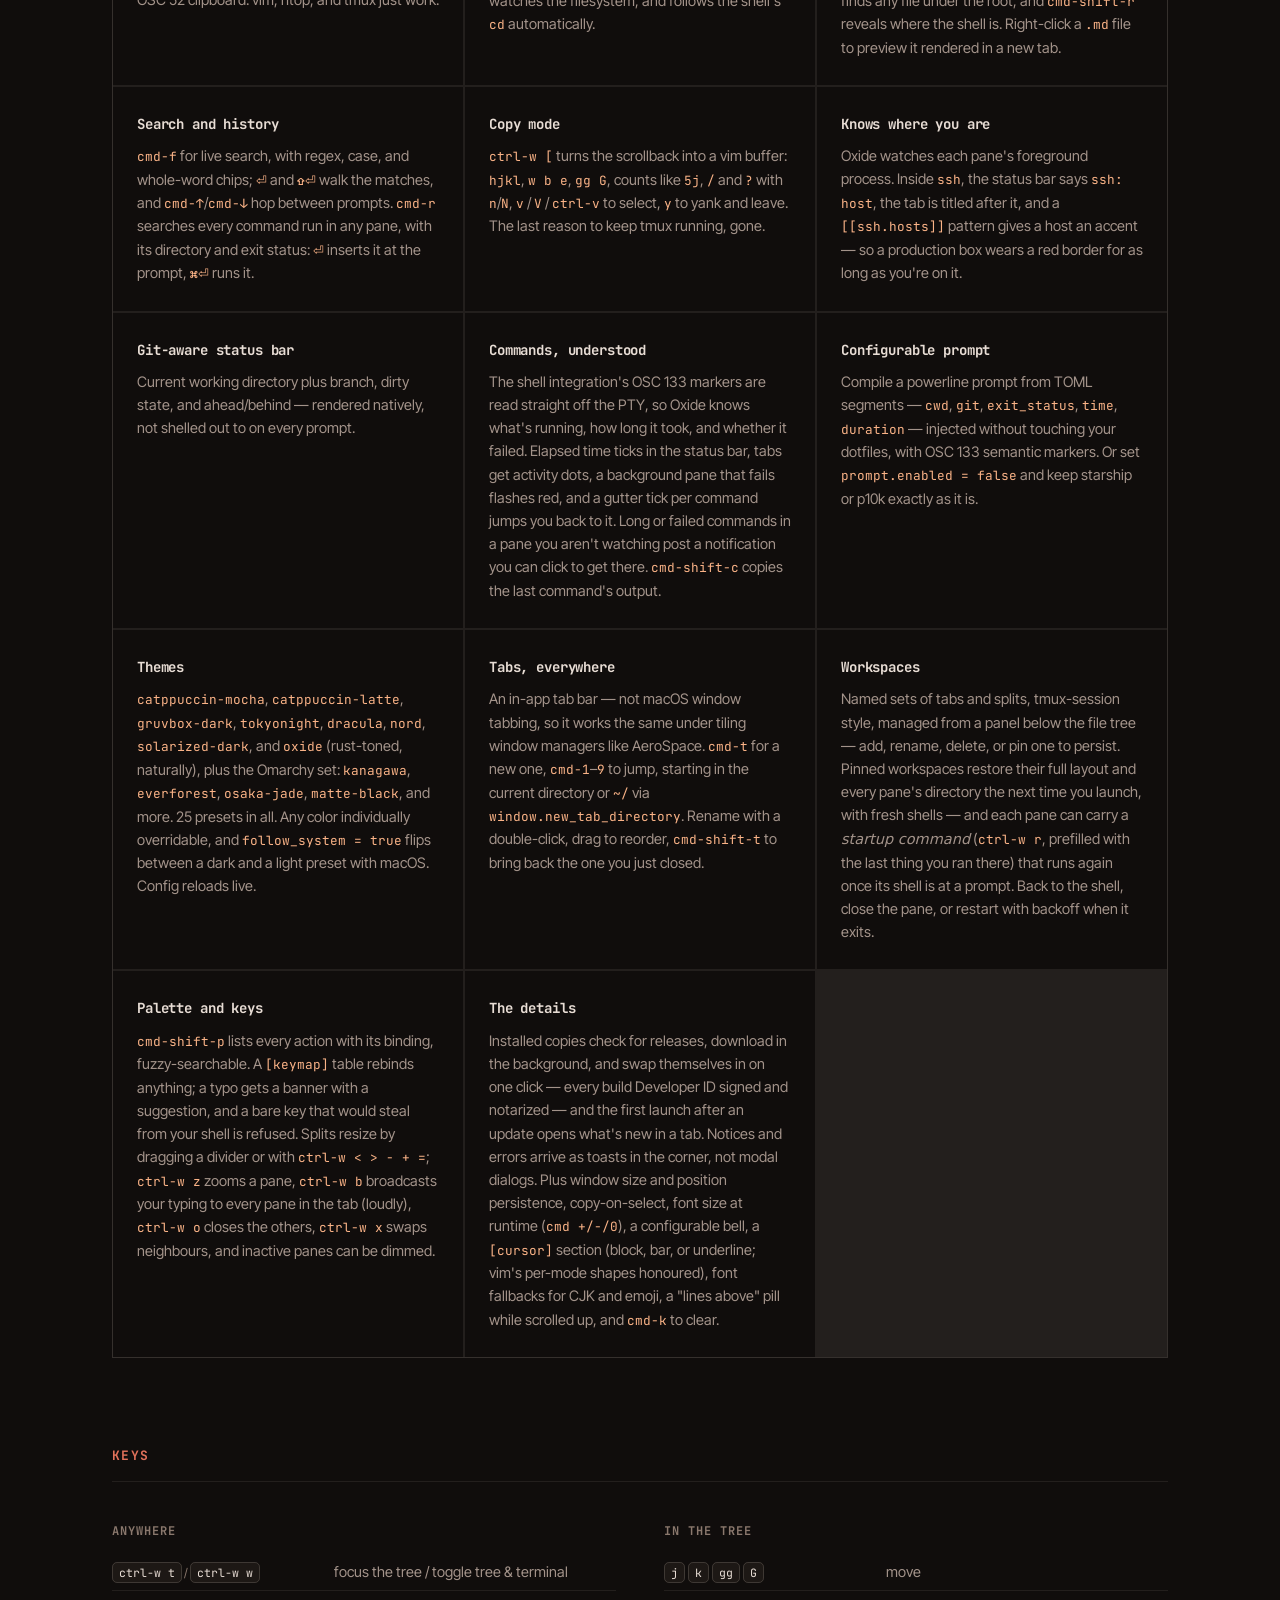
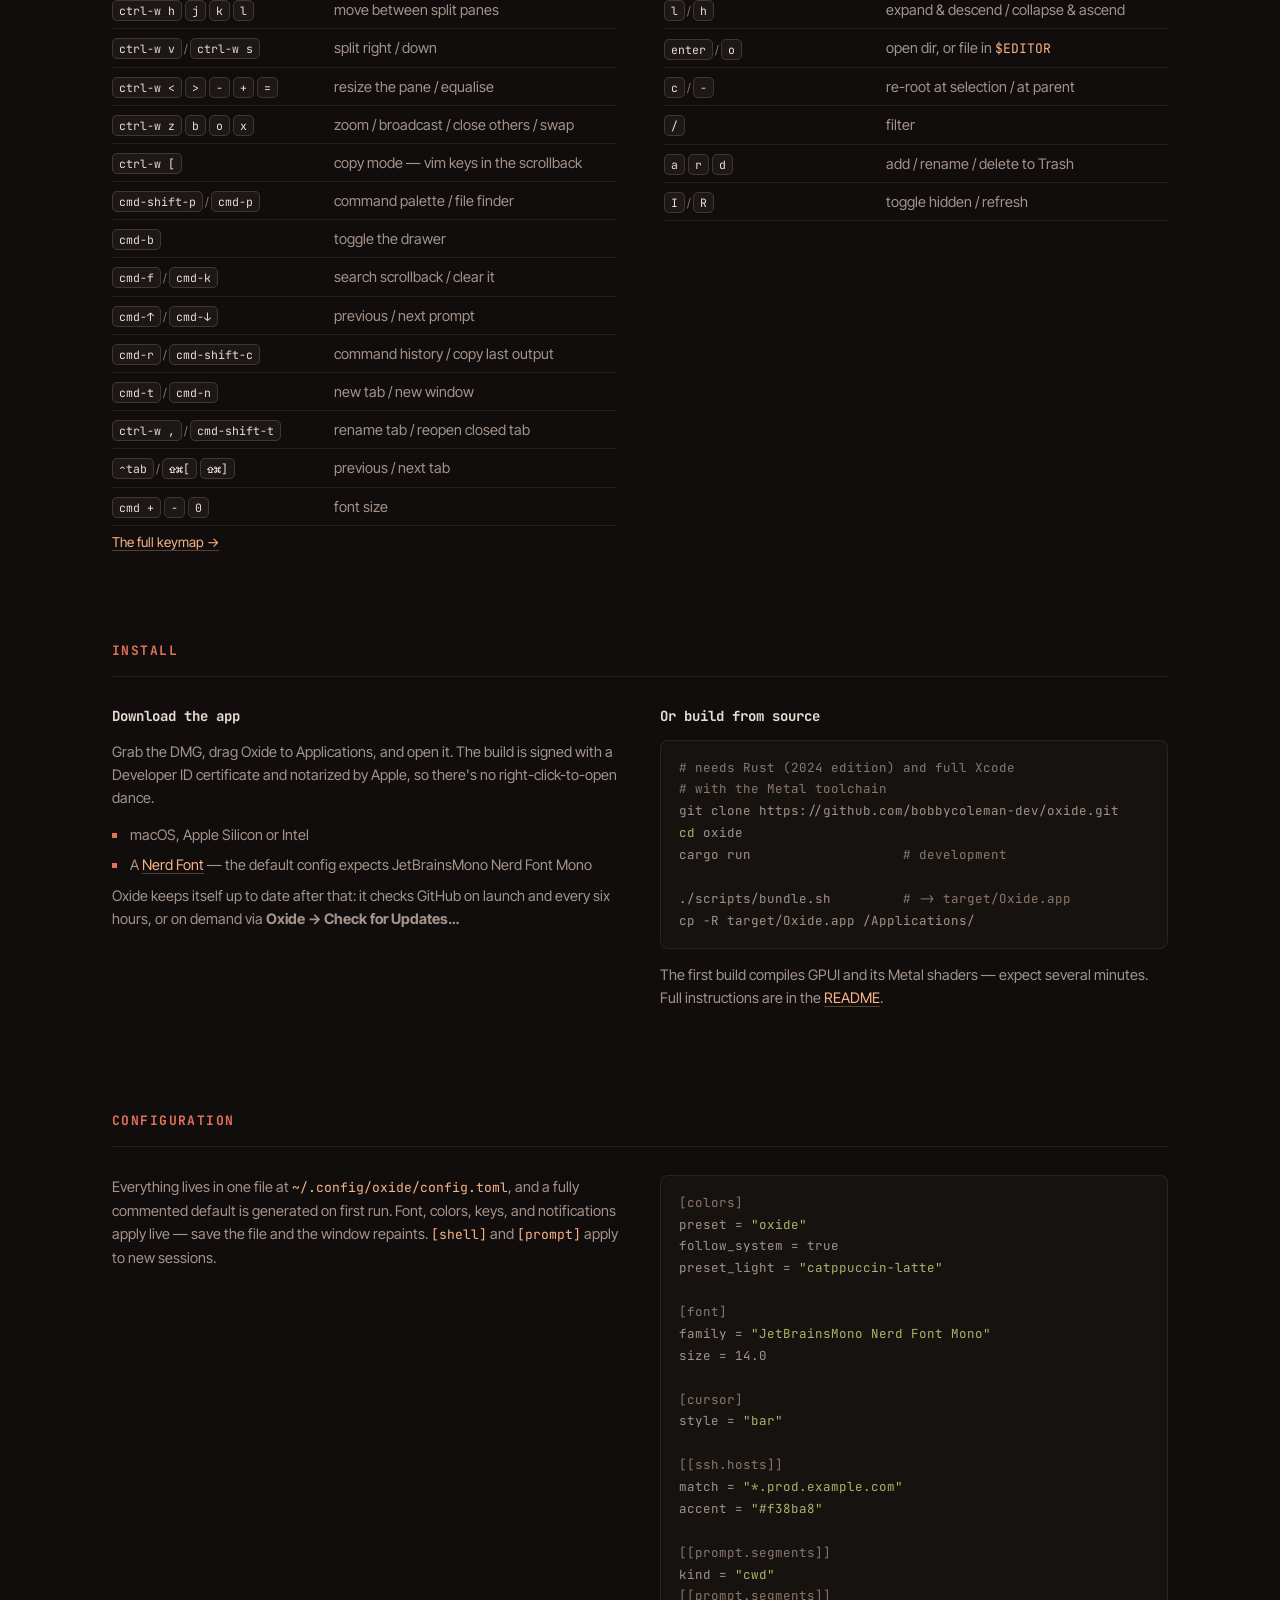
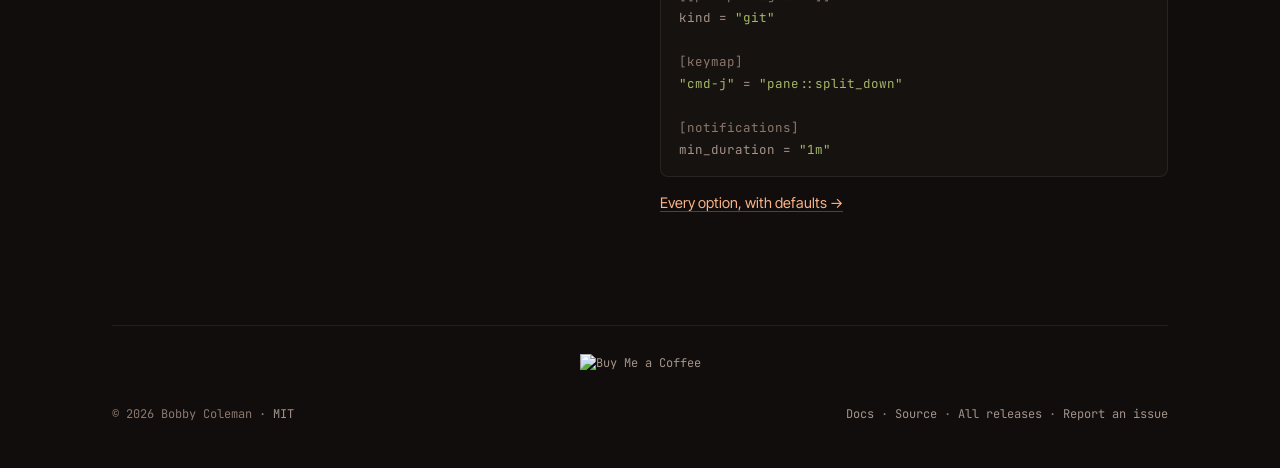
==== commit e1084ebe: "add: markdown viewing" ====
--- a/docs/index.html
+++ b/docs/index.html
@@ -1169,6 +1169,8 @@
                 open it in <code>$EDITOR</code> at that line.
                 <code>cmd-p</code> fuzzy-finds any file under the root, and
                 <code>cmd-shift-r</code> reveals where the shell is.
+                Right-click a <code>.md</code> file to preview it rendered in
+                a new tab.
               </p>
             </div>
             <div class="card">
